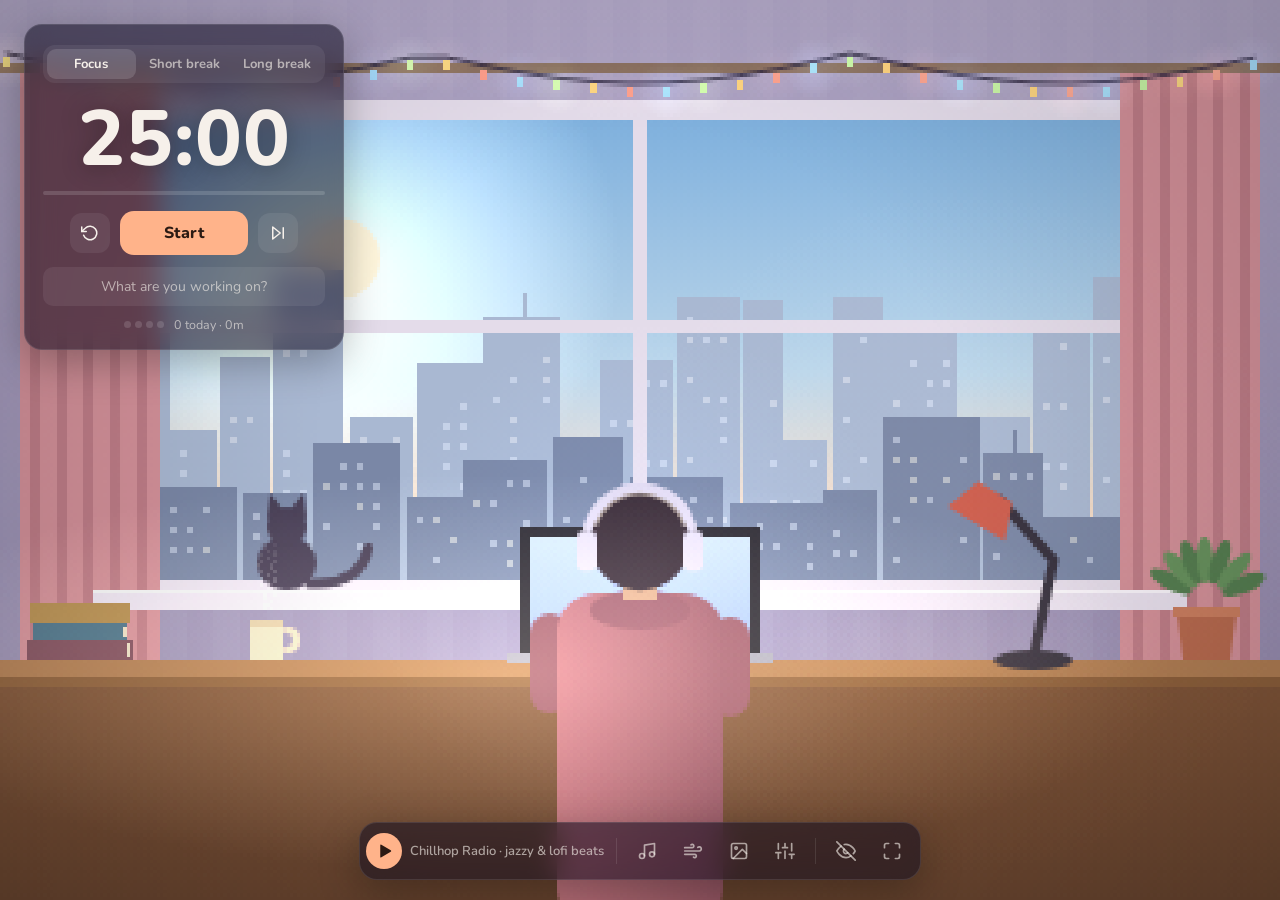
==== index.html @ 6e8abaea "Add timer adjust, movable timer, lighting phases and temperature - Timer: -/+ buttons beside the clo" ====
<!doctype html>
<html lang="en">
<head>
  <meta charset="utf-8">
  <meta name="viewport" content="width=device-width, initial-scale=1">
  <title>Lofi Focus</title>
  <meta name="description" content="A cozy pomodoro timer with lofi music, ambient sounds and animated scenes. No login.">
  <link rel="icon" href="data:image/svg+xml,<svg xmlns='http://www.w3.org/2000/svg' viewBox='0 0 100 100'><text y='.9em' font-size='90'>🍅</text></svg>">
  <link rel="preconnect" href="https://fonts.googleapis.com">
  <link rel="preconnect" href="https://fonts.gstatic.com" crossorigin>
  <link rel="stylesheet" href="https://fonts.googleapis.com/css2?family=Nunito:wght@400;600;700;800&display=swap">
  <link rel="stylesheet" href="css/style.css">
</head>
<body data-mode="focus">
  <canvas id="scene" aria-hidden="true"></canvas>

  <div id="ui">
    <!-- Timer -->
    <section class="timer card" aria-label="Pomodoro timer">
      <div class="grip" id="grip" title="Drag to move · double-click to reset"></div>
      <div class="modes" role="tablist">
        <button data-mode="focus" role="tab">Focus</button>
        <button data-mode="short" role="tab">Short break</button>
        <button data-mode="long" role="tab">Long break</button>
      </div>
      <div class="time-row">
        <button class="adj" id="minusBtn" aria-label="1 minute less">−</button>
        <div class="time" id="time" aria-live="off">25:00</div>
        <button class="adj" id="plusBtn" aria-label="1 minute more">+</button>
      </div>
      <div class="weather" id="weather" hidden><span id="weatherIcon"></span><span id="weatherTemp"></span></div>
      <div class="progress"><div id="progressBar"></div></div>
      <div class="controls">
        <button id="resetBtn" class="icon" title="Reset (R)" aria-label="Reset">
          <svg viewBox="0 0 24 24"><path d="M1 4v6h6"/><path d="M3.51 15a9 9 0 1 0 2.13-9.36L1 10"/></svg>
        </button>
        <button id="startBtn" class="primary">Start</button>
        <button id="skipBtn" class="icon" title="Skip (S)" aria-label="Skip to next">
          <svg viewBox="0 0 24 24"><polygon points="5 4 15 12 5 20 5 4"/><line x1="19" y1="5" x2="19" y2="19"/></svg>
        </button>
      </div>
      <input id="task" type="text" placeholder="What are you working on?" maxlength="80" autocomplete="off">
      <div class="stats"><span id="dots" class="dots"></span><span id="statsText"></span></div>
    </section>

    <button class="zen-exit icon" id="zenExit" title="Show interface (Z)" aria-label="Show interface">
      <svg viewBox="0 0 24 24"><path d="M1 12s4-8 11-8 11 8 11 8-4 8-11 8-11-8-11-8z"/><circle cx="12" cy="12" r="3"/></svg>
    </button>

    <!-- Dock -->
    <nav class="dock card" aria-label="Controls">
      <div class="now-playing">
        <button id="npPlay" class="icon round" title="Play / pause music (M)" aria-label="Play music"></button>
        <button class="np-text" id="npTitle" data-panel="music">Pick a station</button>
      </div>
      <span class="sep"></span>
      <button class="dock-btn" data-panel="music" title="Music" aria-label="Music">
        <svg viewBox="0 0 24 24"><path d="M9 18V5l12-2v13"/><circle cx="6" cy="18" r="3"/><circle cx="18" cy="16" r="3"/></svg>
      </button>
      <button class="dock-btn" data-panel="sounds" title="Ambient sounds" aria-label="Ambient sounds">
        <svg viewBox="0 0 24 24"><path d="M9.59 4.59A2 2 0 1 1 11 8H2m10.59 11.41A2 2 0 1 0 14 16H2m15.73-8.27A2.5 2.5 0 1 1 19.5 12H2"/></svg>
        <span class="badge" id="soundBadge"></span>
      </button>
      <button class="dock-btn" data-panel="scenes" title="Scenes" aria-label="Scenes">
        <svg viewBox="0 0 24 24"><rect x="3" y="3" width="18" height="18" rx="2"/><circle cx="8.5" cy="8.5" r="1.5"/><path d="M21 15l-5-5L5 21"/></svg>
      </button>
      <button class="dock-btn" data-panel="settings" title="Settings" aria-label="Settings">
        <svg viewBox="0 0 24 24"><path d="M4 21v-7M4 10V3M12 21v-9M12 8V3M20 21v-5M20 12V3M1 14h6M9 8h6M17 16h6"/></svg>
      </button>
      <span class="sep"></span>
      <button class="dock-btn" id="zenBtn" title="Zen mode (Z)" aria-label="Zen mode">
        <svg viewBox="0 0 24 24"><path d="M17.94 17.94A10.07 10.07 0 0 1 12 20c-7 0-11-8-11-8a18.45 18.45 0 0 1 5.06-5.94M9.9 4.24A9.12 9.12 0 0 1 12 4c7 0 11 8 11 8a18.5 18.5 0 0 1-2.16 3.19m-6.72-1.07a3 3 0 1 1-4.24-4.24"/><path d="M1 1l22 22"/></svg>
      </button>
      <button class="dock-btn" id="fsBtn" title="Fullscreen (F)" aria-label="Fullscreen">
        <svg viewBox="0 0 24 24"><path d="M8 3H5a2 2 0 0 0-2 2v3m18 0V5a2 2 0 0 0-2-2h-3m0 18h3a2 2 0 0 0 2-2v-3M3 16v3a2 2 0 0 0 2 2h3"/></svg>
      </button>
    </nav>

    <!-- Music -->
    <section class="panel card" id="panel-music" aria-label="Music">
      <header><h2>Music</h2><button class="close icon" aria-label="Close"><svg viewBox="0 0 24 24"><path d="M18 6L6 18M6 6l12 12"/></svg></button></header>
      <div class="player">
        <div class="yt-box" id="ytBox"><div id="ytPlayer"></div></div>
        <div class="radio-art" id="radioArt">
          <div class="eq"><i></i><i></i><i></i><i></i><i></i></div>
          <span id="radioName">Radio</span>
        </div>
      </div>
      <div class="transport">
        <button id="prevSt" class="icon" aria-label="Previous station"><svg viewBox="0 0 24 24"><polygon points="19 20 9 12 19 4 19 20"/><line x1="5" y1="19" x2="5" y2="5"/></svg></button>
        <button id="playSt" class="icon round big" aria-label="Play"></button>
        <button id="nextSt" class="icon" aria-label="Next station"><svg viewBox="0 0 24 24"><polygon points="5 4 15 12 5 20 5 4"/><line x1="19" y1="5" x2="19" y2="19"/></svg></button>
        <label class="vol" title="Music volume">
          <svg viewBox="0 0 24 24"><polygon points="11 5 6 9 2 9 2 15 6 15 11 19 11 5"/><path d="M15.54 8.46a5 5 0 0 1 0 7.07"/></svg>
          <input type="range" id="musicVol" min="0" max="100" aria-label="Music volume">
        </label>
      </div>
      <ul class="stations" id="stationList"></ul>
      <form class="add-station" id="addStation">
        <input id="stUrl" type="text" placeholder="Paste a YouTube link or stream URL" required>
        <div class="row">
          <input id="stName" type="text" placeholder="Name (optional)">
          <button type="submit" class="pill">Add</button>
        </div>
      </form>
      <p class="hint">Works with YouTube videos, live streams and playlists, or any direct radio stream (.mp3 / .aac). <button class="link" id="restoreStations">Restore default stations</button></p>
    </section>

    <!-- Ambient sounds -->
    <section class="panel card" id="panel-sounds" aria-label="Ambient sounds">
      <header><h2>Ambient sounds</h2><button class="close icon" aria-label="Close"><svg viewBox="0 0 24 24"><path d="M18 6L6 18M6 6l12 12"/></svg></button></header>
      <div class="presets" id="presets"></div>
      <div class="sound-list" id="soundList"></div>
      <label class="sound-row master">
        <span class="s-icon">🔊</span><span class="s-name">Ambient volume</span>
        <input type="range" id="ambientMaster" min="0" max="100" aria-label="Ambient master volume">
      </label>
    </section>

    <!-- Scenes -->
    <section class="panel card" id="panel-scenes" aria-label="Scenes">
      <header><h2>Scenes</h2><button class="close icon" aria-label="Close"><svg viewBox="0 0 24 24"><path d="M18 6L6 18M6 6l12 12"/></svg></button></header>
      <h3>Lighting</h3>
      <div class="seg" id="lightingSeg" role="radiogroup" aria-label="Lighting">
        <button data-tod="auto" role="radio" title="Follows your clock">Auto</button>
        <button data-tod="morning" role="radio">Morning</button>
        <button data-tod="afternoon" role="radio">Afternoon</button>
        <button data-tod="evening" role="radio">Evening</button>
        <button data-tod="night" role="radio">Night</button>
      </div>
      <h3>Scene</h3>
      <div class="scene-grid" id="sceneGrid"></div>
      <label class="check"><input type="checkbox" id="autoMix"> Switch ambient sounds to match the scene</label>
    </section>

    <!-- Settings -->
    <section class="panel card" id="panel-settings" aria-label="Settings">
      <header><h2>Settings</h2><button class="close icon" aria-label="Close"><svg viewBox="0 0 24 24"><path d="M18 6L6 18M6 6l12 12"/></svg></button></header>
      <h3>Timer <small>(minutes)</small></h3>
      <div class="grid3">
        <label>Focus<input type="number" id="setFocus" min="1" max="180"></label>
        <label>Short break<input type="number" id="setShort" min="1" max="60"></label>
        <label>Long break<input type="number" id="setLong" min="1" max="90"></label>
      </div>
      <label class="field">Long break after every <input type="number" id="setEvery" min="1" max="12"> focus sessions</label>
      <label class="check"><input type="checkbox" id="setAutoBreak"> Start breaks automatically</label>
      <label class="check"><input type="checkbox" id="setAutoFocus"> Start the next focus session automatically</label>
      <label class="field">Chime volume <input type="range" id="setChime" min="0" max="100"> <button type="button" class="pill small" id="testChime">Test</button></label>
      <label class="check"><input type="checkbox" id="setNotify"> Desktop notification when a session ends</label>
      <h3>Weather</h3>
      <label class="check"><input type="checkbox" id="setWeather"> Show local temperature under the clock</label>
      <div class="field">Units
        <div class="seg small" id="unitSeg" role="radiogroup" aria-label="Temperature units">
          <button data-unit="f" role="radio">°F</button>
          <button data-unit="c" role="radio">°C</button>
          <button data-unit="both" role="radio">Both</button>
        </div>
      </div>
      <form class="city-row" id="cityForm">
        <input type="text" id="setCity" placeholder="City, e.g. Portland, OR" autocomplete="off">
        <button type="submit" class="pill small">Set</button>
        <button type="button" class="icon" id="useLocation" title="Use my current location" aria-label="Use my current location">
          <svg viewBox="0 0 24 24"><circle cx="12" cy="12" r="3"/><path d="M12 2v3M12 19v3M2 12h3M19 12h3"/><circle cx="12" cy="12" r="7"/></svg>
        </button>
      </form>
      <p class="hint" id="weatherPlace"></p>
      <h3>Display</h3>
      <label class="check"><input type="checkbox" id="setIdle"> Fade the interface when the mouse is idle</label>
      <label class="field">Animation
        <select id="setFps">
          <option value="15">15 fps · lightest</option>
          <option value="30">30 fps</option>
          <option value="60">60 fps · smoothest</option>
        </select>
      </label>
      <h3>Keyboard</h3>
      <dl class="keys">
        <dt>Space</dt><dd>Start / pause timer</dd>
        <dt>R</dt><dd>Reset timer</dd>
        <dt>S</dt><dd>Skip to next session</dd>
        <dt>M</dt><dd>Play / pause music</dd>
        <dt>↑ ↓</dt><dd>Add / remove a minute (Shift: 5)</dd>
        <dt>N</dt><dd>Next scene</dd>
        <dt>L</dt><dd>Change lighting</dd>
        <dt>Z</dt><dd>Zen mode</dd>
        <dt>F</dt><dd>Fullscreen</dd>
      </dl>
      <p class="hint">Everything is saved in this browser only. <button class="link" id="resetStats">Reset today’s count</button> · <button class="link" id="resetPos">Reset timer position</button></p>
    </section>

    <div class="toast" id="toast" role="status"></div>
  </div>

  <script src="js/core.js"></script>
  <script src="js/ambient.js"></script>
  <script src="js/timer.js"></script>
  <script src="js/music.js"></script>
  <script src="js/weather.js"></script>
  <script src="js/scenes.js"></script>
  <script src="js/app.js"></script>
</body>
</html>
---- css/style.css ----
:root {
  --glass: rgba(20, 17, 36, 0.58);
  --glass-2: rgba(255, 255, 255, 0.07);
  --glass-3: rgba(255, 255, 255, 0.14);
  --line: rgba(255, 255, 255, 0.1);
  --text: #f6f0ea;
  --muted: rgba(246, 240, 234, 0.62);
  --accent: #ffb38a;
  --accent-ink: #2b1a13;
  --break: #93d6c4;
  --radius: 18px;
  --ease: cubic-bezier(.2, .8, .2, 1);
  font-family: 'Nunito', ui-rounded, system-ui, -apple-system, 'Segoe UI', sans-serif;
  color-scheme: dark;
}
body[data-mode='short'], body[data-mode='long'] { --accent: var(--break); --accent-ink: #11302a; }

* { box-sizing: border-box; }
html, body { margin: 0; height: 100%; overflow: hidden; background: #0d0c18; color: var(--text); }
button, input, select { font: inherit; color: inherit; }
button { background: none; border: 0; cursor: pointer; padding: 0; }
button:focus-visible, input:focus-visible, select:focus-visible { outline: 2px solid var(--accent); outline-offset: 2px; }
svg { width: 18px; height: 18px; fill: none; stroke: currentColor; stroke-width: 2; stroke-linecap: round; stroke-linejoin: round; }
svg.fill { fill: currentColor; stroke: none; }

#scene {
  position: fixed; inset: 0; width: 100vw; height: 100vh;
  object-fit: cover;
  image-rendering: pixelated;
}

#ui { position: fixed; inset: 0; pointer-events: none; }
#ui > * { pointer-events: auto; }

.card {
  background: var(--glass);
  -webkit-backdrop-filter: blur(14px) saturate(1.2);
  backdrop-filter: blur(14px) saturate(1.2);
  border: 1px solid var(--line);
  border-radius: var(--radius);
  box-shadow: 0 12px 40px rgba(0, 0, 0, 0.28);
}

.icon {
  width: 40px; height: 40px; flex: none;
  display: grid; place-items: center;
  border-radius: 12px; background: var(--glass-2);
  transition: background .15s;
}
.icon:hover { background: var(--glass-3); }
.icon.round { border-radius: 50%; }
.icon.big { width: 48px; height: 48px; background: var(--accent); color: var(--accent-ink); }
.icon.big:hover { filter: brightness(1.07); background: var(--accent); }

/* ---------- Timer ---------- */
.timer {
  position: absolute; top: 24px; left: 24px; width: 320px;
  padding: 16px 18px;
  transition: opacity .8s var(--ease), box-shadow .2s;
  cursor: grab;
  touch-action: none;
}
.timer.moved { left: var(--x); top: var(--y); }
.timer.dragging { cursor: grabbing; user-select: none; box-shadow: 0 20px 60px rgba(0, 0, 0, 0.4); }
.timer button, .timer input { cursor: pointer; }
.timer input[type='text'] { cursor: text; }
.grip {
  width: 38px; height: 4px; border-radius: 2px; margin: -8px auto 8px;
  background: var(--glass-3); opacity: 0; transition: opacity .2s;
}
.timer:hover .grip, .timer.dragging .grip { opacity: 1; }
.modes { display: flex; gap: 4px; background: var(--glass-2); border-radius: 12px; padding: 4px; }
.modes button { flex: 1; padding: 6px 2px; border-radius: 9px; font-size: 13px; font-weight: 700; color: var(--muted); transition: background .15s, color .15s; }
.modes button:hover { color: var(--text); }
.modes button.active { background: var(--glass-3); color: var(--text); }
.time-row { display: flex; align-items: center; justify-content: center; gap: 4px; margin: 18px 0 4px; }
.time {
  font-size: 78px; font-weight: 800; line-height: 1; text-align: center;
  font-variant-numeric: tabular-nums; letter-spacing: 1px;
  text-shadow: 0 2px 24px rgba(0, 0, 0, 0.3);
}
.adj {
  width: 30px; height: 30px; flex: none; border-radius: 50%;
  display: grid; place-items: center;
  font-size: 22px; font-weight: 700; line-height: 1; color: var(--muted);
  background: var(--glass-2); opacity: 0; transition: opacity .2s, background .15s, color .15s;
  user-select: none; -webkit-user-select: none;
}
.timer:hover .adj, .adj:focus-visible { opacity: 1; }
.adj:hover { background: var(--glass-3); color: var(--text); }
.adj:disabled { opacity: 0 !important; pointer-events: none; }
@media (hover: none) { .adj { opacity: .8; } }
.weather {
  display: flex; align-items: center; justify-content: center; gap: 6px;
  font-size: 15px; font-weight: 700; color: var(--muted); font-variant-numeric: tabular-nums;
}
.weather[hidden] { display: none; }
.progress { margin-top: 12px; }
.progress { height: 4px; border-radius: 4px; background: var(--glass-3); overflow: hidden; }
.progress > div { height: 100%; width: 0; background: var(--accent); border-radius: 4px; transition: width .3s linear, background .3s; }
.controls { display: flex; gap: 10px; justify-content: center; align-items: center; margin: 16px 0 12px; }
.primary {
  min-width: 128px; padding: 11px 26px; border-radius: 14px;
  background: var(--accent); color: var(--accent-ink);
  font-weight: 800; font-size: 16px; letter-spacing: .4px;
  transition: filter .15s, transform .1s, background .3s;
}
.primary:hover { filter: brightness(1.07); }
.primary:active { transform: scale(.97); }
#task {
  width: 100%; padding: 9px 12px;
  background: var(--glass-2); border: 1px solid transparent; border-radius: 10px;
  font-size: 14px; outline: none; text-align: center;
}
#task:focus { border-color: var(--line); }
#task::placeholder { color: var(--muted); }
.stats { display: flex; align-items: center; justify-content: center; gap: 10px; margin-top: 10px; font-size: 12.5px; color: var(--muted); }
.dots { display: inline-flex; gap: 4px; }
.dots i { width: 7px; height: 7px; border-radius: 50%; background: var(--glass-3); }
.dots i.on { background: var(--accent); }

/* ---------- Dock ---------- */
.dock {
  position: absolute; bottom: 20px; left: 50%; transform: translateX(-50%);
  display: flex; align-items: center; gap: 2px; padding: 6px;
  transition: opacity .8s var(--ease);
  max-width: calc(100vw - 24px);
}
.dock-btn {
  position: relative; width: 44px; height: 44px; flex: none;
  display: grid; place-items: center; border-radius: 13px;
  color: var(--muted); transition: background .15s, color .15s;
}
.dock-btn svg { width: 20px; height: 20px; }
.dock-btn:hover, .dock-btn.active { background: var(--glass-3); color: var(--text); }
.badge {
  position: absolute; top: 6px; right: 6px; min-width: 15px; height: 15px; padding: 0 4px;
  border-radius: 8px; background: var(--accent); color: var(--accent-ink);
  font-size: 10px; font-weight: 800; line-height: 15px; text-align: center;
}
.badge:empty { display: none; }
.sep { width: 1px; height: 26px; background: var(--line); margin: 0 6px; flex: none; }
.now-playing { display: flex; align-items: center; gap: 8px; min-width: 0; }
.now-playing .icon { width: 36px; height: 36px; background: var(--accent); color: var(--accent-ink); }
.np-text {
  max-width: 220px; overflow: hidden; white-space: nowrap; text-overflow: ellipsis;
  font-size: 13px; font-weight: 600; color: var(--muted); text-align: left; padding: 4px 4px 4px 0;
}
.np-text:hover { color: var(--text); }

/* ---------- Panels ---------- */
.panel {
  position: absolute; bottom: 88px; left: 50%;
  width: min(390px, calc(100vw - 24px)); max-height: calc(100vh - 124px); overflow-y: auto;
  padding: 14px 18px 18px;
  opacity: 0; visibility: hidden; transform: translate(-50%, 10px);
  transition: opacity .2s var(--ease), transform .2s var(--ease), visibility 0s .2s;
  scrollbar-width: thin; scrollbar-color: var(--glass-3) transparent;
}
.panel.open { opacity: 1; visibility: visible; transform: translate(-50%, 0); transition: opacity .2s var(--ease), transform .2s var(--ease); }
.panel header { display: flex; align-items: center; justify-content: space-between; margin-bottom: 10px; }
.panel h2 { font-size: 17px; margin: 0; font-weight: 800; }
.panel h3 { font-size: 12px; text-transform: uppercase; letter-spacing: 1.2px; color: var(--muted); margin: 18px 0 8px; font-weight: 800; }
.panel h3 small { text-transform: none; letter-spacing: 0; font-weight: 600; }
.close { width: 32px; height: 32px; background: transparent; }
.hint { font-size: 12.5px; color: var(--muted); margin: 12px 0 0; line-height: 1.5; }
.link { text-decoration: underline; color: var(--text); font-size: inherit; }

input[type='range'] { accent-color: var(--accent); width: 100%; min-width: 0; cursor: pointer; }
input[type='text'], input[type='number'], select {
  background: var(--glass-2); border: 1px solid var(--line); border-radius: 10px;
  padding: 8px 10px; font-size: 14px; outline: none; min-width: 0;
}
select option { background: #1f1b33; }
.pill { padding: 8px 16px; border-radius: 10px; background: var(--accent); color: var(--accent-ink); font-weight: 800; font-size: 14px; flex: none; }
.pill.small { padding: 4px 10px; font-size: 12px; }

/* music */
.player { position: relative; aspect-ratio: 16 / 9; border-radius: 12px; overflow: hidden; background: rgba(0, 0, 0, 0.35); }
.yt-box, .radio-art { position: absolute; inset: 0; }
.yt-box iframe { width: 100%; height: 100%; border: 0; display: block; }
.radio-art { display: none; flex-direction: column; align-items: center; justify-content: center; gap: 14px; font-weight: 700; color: var(--muted); padding: 0 16px; text-align: center; }
.player.radio .radio-art { display: flex; }
.player.radio .yt-box { visibility: hidden; }
.player.empty .yt-box { visibility: hidden; }
.player.empty .radio-art { display: flex; }
.eq { display: flex; gap: 4px; align-items: flex-end; height: 34px; }
.eq i { width: 6px; height: 8px; border-radius: 3px; background: var(--accent); }
.player.live .eq i { animation: eq 1s ease-in-out infinite alternate; }
.eq i:nth-child(2) { animation-delay: -.3s !important; }
.eq i:nth-child(3) { animation-delay: -.6s !important; }
.eq i:nth-child(4) { animation-delay: -.15s !important; }
.eq i:nth-child(5) { animation-delay: -.45s !important; }
@keyframes eq { from { height: 6px; } to { height: 34px; } }

.transport { display: flex; align-items: center; gap: 8px; margin: 12px 0 6px; }
.vol { display: flex; align-items: center; gap: 8px; flex: 1; margin-left: 8px; color: var(--muted); }
.stations { list-style: none; margin: 8px 0 0; padding: 0; display: flex; flex-direction: column; gap: 2px; }
.stations li { display: flex; align-items: center; border-radius: 10px; }
.stations li:hover { background: var(--glass-2); }
.stations li.active { background: var(--glass-3); }
.stations .st-play { flex: 1; min-width: 0; display: flex; align-items: center; gap: 10px; padding: 8px 10px; text-align: left; font-size: 14px; }
.stations .st-play span { overflow: hidden; white-space: nowrap; text-overflow: ellipsis; }
.stations .kind { flex: none; font-size: 10px; font-weight: 800; letter-spacing: .6px; padding: 2px 6px; border-radius: 6px; background: var(--glass-2); color: var(--muted); }
.stations li.active .kind { background: var(--accent); color: var(--accent-ink); }
.stations .st-del { width: 30px; height: 30px; opacity: 0; color: var(--muted); display: grid; place-items: center; border-radius: 8px; }
.stations li:hover .st-del, .stations .st-del:focus-visible { opacity: 1; }
.stations .st-del:hover { color: var(--text); background: var(--glass-2); }
.stations .st-del svg { width: 14px; height: 14px; }
.add-station { display: flex; flex-direction: column; gap: 6px; margin-top: 12px; }
.add-station .row { display: flex; gap: 6px; }
.add-station .row input { flex: 1; }

/* sounds */
.presets { display: flex; flex-wrap: wrap; gap: 6px; margin-bottom: 10px; }
.presets button { padding: 6px 11px; border-radius: 999px; background: var(--glass-2); font-size: 12.5px; font-weight: 700; border: 1px solid var(--line); }
.presets button:hover { background: var(--glass-3); }
.sound-list { display: flex; flex-direction: column; gap: 2px; }
.sound-row { display: grid; grid-template-columns: 26px 110px 1fr; align-items: center; gap: 8px; padding: 6px 8px; border-radius: 10px; }
.sound-row .s-icon { font-size: 17px; text-align: center; filter: grayscale(1) opacity(.6); transition: filter .2s; }
.sound-row .s-name { font-size: 14px; font-weight: 600; color: var(--muted); transition: color .2s; }
.sound-row.on .s-icon { filter: none; }
.sound-row.on .s-name { color: var(--text); }
.sound-row.master { margin-top: 8px; border-top: 1px solid var(--line); border-radius: 0; padding-top: 12px; }
.sound-row.master .s-icon { filter: none; }

/* scenes */
.scene-grid { display: grid; grid-template-columns: 1fr 1fr; gap: 10px; }
.scene-card { display: flex; flex-direction: column; gap: 6px; text-align: left; font-size: 13px; font-weight: 700; color: var(--muted); }
.scene-card canvas { width: 100%; aspect-ratio: 16 / 9; border-radius: 10px; image-rendering: pixelated; border: 2px solid transparent; transition: border-color .15s, transform .15s; }
.scene-card:hover canvas { transform: translateY(-2px); }
.scene-card.active { color: var(--text); }
.scene-card.active canvas { border-color: var(--accent); }

/* segmented controls */
.seg { display: flex; gap: 3px; padding: 3px; border-radius: 11px; background: var(--glass-2); }
.seg button { flex: 1; padding: 7px 4px; border-radius: 8px; font-size: 12.5px; font-weight: 700; color: var(--muted); white-space: nowrap; }
.seg button:hover { color: var(--text); }
.seg button.active { background: var(--accent); color: var(--accent-ink); }
.seg.small { flex: 0 0 auto; }
.seg.small button { padding: 4px 12px; }
#panel-scenes h3:first-of-type { margin-top: 4px; }

/* settings */
.city-row { display: flex; gap: 6px; align-items: center; margin: 6px 0 0; }
.city-row input { flex: 1; }
.city-row .icon { width: 36px; height: 36px; }
.grid3 { display: grid; grid-template-columns: repeat(3, 1fr); gap: 8px; }
.grid3 label { display: flex; flex-direction: column; gap: 4px; font-size: 12.5px; color: var(--muted); font-weight: 700; }
.field { display: flex; align-items: center; gap: 8px; font-size: 14px; margin: 10px 0; }
.field input[type='number'] { width: 60px; }
.field input[type='range'] { flex: 1; }
.check { display: flex; align-items: center; gap: 10px; font-size: 14px; margin: 10px 0; cursor: pointer; }
.check input { width: 17px; height: 17px; accent-color: var(--accent); margin: 0; flex: none; }
.keys { display: grid; grid-template-columns: auto 1fr; gap: 6px 12px; margin: 0; font-size: 13.5px; }
.keys dt { font-weight: 800; font-size: 12px; padding: 1px 7px; border-radius: 6px; background: var(--glass-3); justify-self: start; }
.keys dd { margin: 0; color: var(--muted); }

/* toast */
.toast {
  position: absolute; left: 50%; bottom: 92px; transform: translate(-50%, 8px);
  max-width: min(440px, calc(100vw - 32px)); padding: 10px 16px; border-radius: 12px;
  background: rgba(20, 17, 36, 0.9); border: 1px solid var(--line);
  font-size: 14px; text-align: center;
  opacity: 0; pointer-events: none; transition: opacity .25s, transform .25s;
}
.toast.show { opacity: 1; transform: translate(-50%, 0); }

/* ---------- Idle + zen ---------- */
body.idle { cursor: none; }
body.idle .dock { opacity: 0; pointer-events: none; }
body.idle .timer { opacity: .4; }

.zen-exit { position: absolute; top: 16px; right: 16px; display: none; background: var(--glass); }
body.zen .zen-exit { display: grid; transition: opacity .8s; }
body.zen.idle .zen-exit { opacity: 0; }
body.zen .dock, body.zen .panel { display: none; }
body.zen .timer {
  left: 50%; top: 24px; transform: translateX(-50%); width: auto;
  padding: 10px 26px; background: rgba(20, 17, 36, 0.3); cursor: default;
}
body.zen .timer > :not(.time-row):not(.weather) { display: none; }
body.zen .adj { display: none; }
body.zen .time-row { margin: 0; }
body.zen .time { font-size: 44px; }
body.zen .weather { font-size: 13px; margin-top: 2px; }
body.zen.idle .timer { opacity: .55; }

/* ---------- Small screens ---------- */
@media (max-width: 640px) {
  .timer { top: 12px; left: 12px; right: 12px; width: auto; padding: 12px 14px; cursor: default; }
  .timer.moved { left: 12px; top: 12px; }
  .grip { display: none; }
  .time { font-size: 58px; }
  .time-row { margin: 12px 0 4px; }
  .dock { bottom: 12px; overflow-x: auto; }
  .np-text { display: none; }
  .panel { bottom: 76px; max-height: calc(100vh - 290px); }
  .sound-row { grid-template-columns: 24px 92px 1fr; }
}

@media (prefers-reduced-motion: reduce) {
  .panel, .toast, .timer, .dock { transition: none; }
}
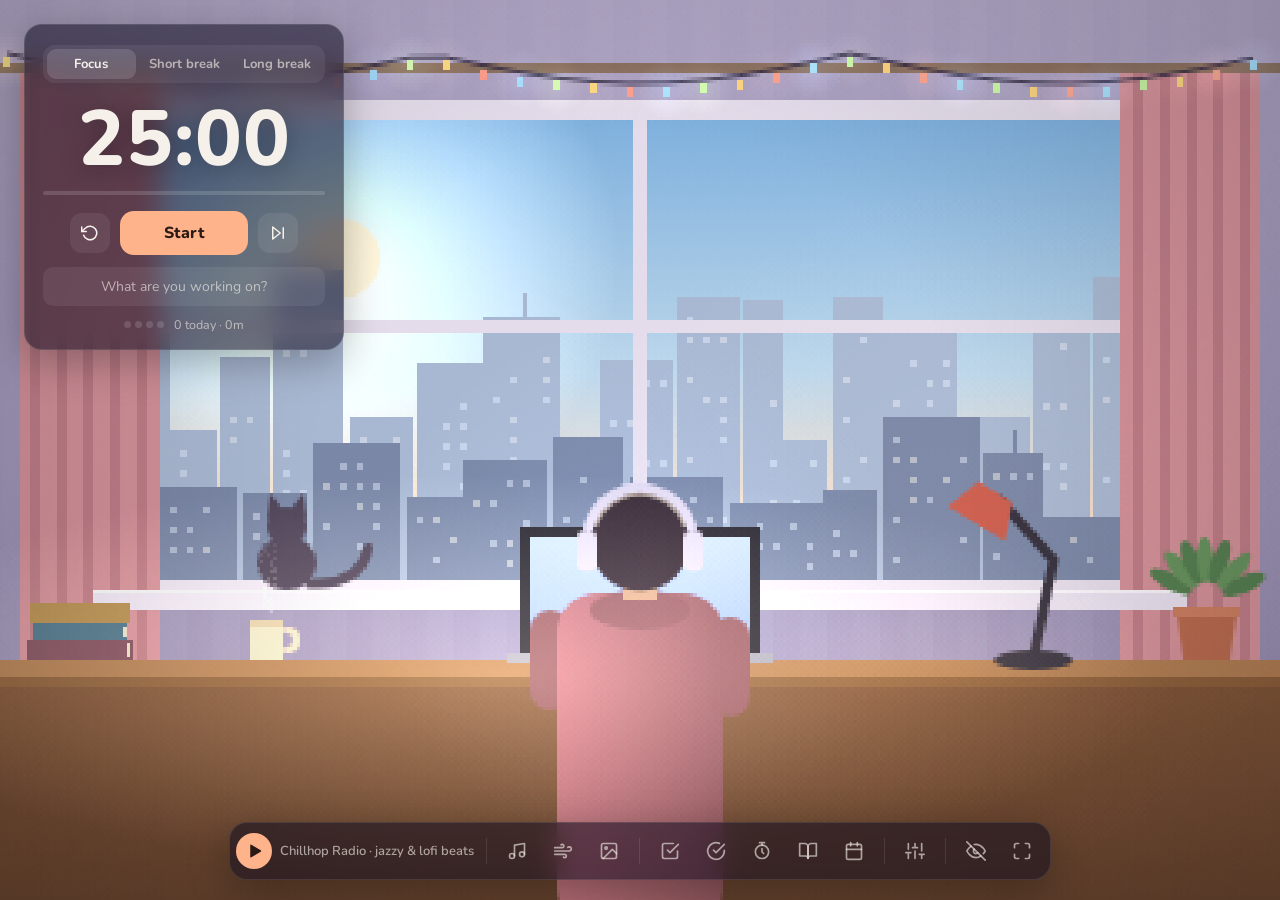
==== commit aaab192d: "Add habits, to-dos, journal, calendar, timers and scene customization - To-do lists: multiple named " ====
--- a/index.html
+++ b/index.html
@@ -64,6 +64,25 @@
       <button class="dock-btn" data-panel="scenes" title="Scenes" aria-label="Scenes">
         <svg viewBox="0 0 24 24"><rect x="3" y="3" width="18" height="18" rx="2"/><circle cx="8.5" cy="8.5" r="1.5"/><path d="M21 15l-5-5L5 21"/></svg>
       </button>
+      <span class="sep"></span>
+      <button class="dock-btn" data-panel="todos" title="To-do lists" aria-label="To-do lists">
+        <svg viewBox="0 0 24 24"><path d="M9 11l3 3L22 4"/><path d="M21 12v7a2 2 0 0 1-2 2H5a2 2 0 0 1-2-2V5a2 2 0 0 1 2-2h11"/></svg>
+        <span class="badge" id="todoBadge"></span>
+      </button>
+      <button class="dock-btn" data-panel="habits" title="Habits" aria-label="Habits">
+        <svg viewBox="0 0 24 24"><path d="M22 11.08V12a10 10 0 1 1-5.93-9.14"/><path d="M22 4L12 14.01l-3-3"/></svg>
+      </button>
+      <button class="dock-btn" data-panel="clocks" title="Stopwatch &amp; countdowns" aria-label="Stopwatch and countdowns">
+        <svg viewBox="0 0 24 24"><circle cx="12" cy="13" r="8"/><path d="M12 9v4l2 2M9 2h6M12 2v3"/></svg>
+        <span class="badge" id="clockBadge"></span>
+      </button>
+      <button class="dock-btn" data-panel="journal" title="Journal" aria-label="Journal">
+        <svg viewBox="0 0 24 24"><path d="M2 3h6a4 4 0 0 1 4 4v14a3 3 0 0 0-3-3H2z"/><path d="M22 3h-6a4 4 0 0 0-4 4v14a3 3 0 0 1 3-3h7z"/></svg>
+      </button>
+      <button class="dock-btn" data-panel="calendar" title="Calendar" aria-label="Calendar">
+        <svg viewBox="0 0 24 24"><rect x="3" y="4" width="18" height="18" rx="2"/><path d="M16 2v4M8 2v4M3 10h18"/></svg>
+      </button>
+      <span class="sep"></span>
       <button class="dock-btn" data-panel="settings" title="Settings" aria-label="Settings">
         <svg viewBox="0 0 24 24"><path d="M4 21v-7M4 10V3M12 21v-9M12 8V3M20 21v-5M20 12V3M1 14h6M9 8h6M17 16h6"/></svg>
       </button>
@@ -131,6 +150,34 @@
       <h3>Scene</h3>
       <div class="scene-grid" id="sceneGrid"></div>
       <label class="check"><input type="checkbox" id="autoMix"> Switch ambient sounds to match the scene</label>
+      <h3>Customize</h3>
+      <div id="lookControls" class="look"></div>
+    </section>
+
+    <!-- Productivity -->
+    <section class="panel card" id="panel-todos" aria-label="To-do lists">
+      <header><h2>To-do lists</h2><button class="close icon" aria-label="Close"><svg viewBox="0 0 24 24"><path d="M18 6L6 18M6 6l12 12"/></svg></button></header>
+      <div class="panel-body" id="todosBody"></div>
+    </section>
+
+    <section class="panel card mid" id="panel-habits" aria-label="Habits">
+      <header><h2>Habits</h2><button class="close icon" aria-label="Close"><svg viewBox="0 0 24 24"><path d="M18 6L6 18M6 6l12 12"/></svg></button></header>
+      <div class="panel-body" id="habitsBody"></div>
+    </section>
+
+    <section class="panel card" id="panel-clocks" aria-label="Stopwatch &amp; countdowns">
+      <header><h2>Stopwatch &amp; countdowns</h2><button class="close icon" aria-label="Close"><svg viewBox="0 0 24 24"><path d="M18 6L6 18M6 6l12 12"/></svg></button></header>
+      <div class="panel-body" id="clocksBody"></div>
+    </section>
+
+    <section class="panel card wide" id="panel-journal" aria-label="Journal">
+      <header><h2>Journal</h2><button class="close icon" aria-label="Close"><svg viewBox="0 0 24 24"><path d="M18 6L6 18M6 6l12 12"/></svg></button></header>
+      <div class="panel-body" id="journalBody"></div>
+    </section>
+
+    <section class="panel card wide" id="panel-calendar" aria-label="Calendar">
+      <header><h2>Calendar</h2><button class="close icon" aria-label="Close"><svg viewBox="0 0 24 24"><path d="M18 6L6 18M6 6l12 12"/></svg></button></header>
+      <div class="panel-body" id="calendarBody"></div>
     </section>
 
     <!-- Settings -->
@@ -173,6 +220,29 @@
           <option value="60">60 fps · smoothest</option>
         </select>
       </label>
+      <label class="field">Week starts on
+        <select id="setWeekStart">
+          <option value="0">Sunday</option>
+          <option value="1">Monday</option>
+        </select>
+      </label>
+      <h3>Your data</h3>
+      <p class="hint">Habits, to-dos, journal and settings live in this browser. Keep a copy somewhere safe.</p>
+      <div class="btn-row">
+        <button type="button" class="pill small" id="downloadBackup">Download backup</button>
+        <label class="pill small ghost file-btn">Import backup<input type="file" id="importBackup" accept="application/json,.json" hidden></label>
+      </div>
+      <h4>Google Drive</h4>
+      <div class="btn-row">
+        <button type="button" class="pill small" id="driveSave">Save to Drive</button>
+        <button type="button" class="pill small ghost" id="driveRestore">Restore from Drive</button>
+      </div>
+      <p class="hint drive-status"></p>
+      <details class="drive-setup">
+        <summary>Google Drive setup</summary>
+        <p class="hint">Drive needs a free OAuth Client ID from your own Google Cloud project (a one-time, ~5 minute setup — the README walks through it). The app can only see files it creates.</p>
+        <input type="text" id="setClientId" placeholder="xxxxxxxx.apps.googleusercontent.com" autocomplete="off" spellcheck="false" aria-label="Google OAuth Client ID">
+      </details>
       <h3>Keyboard</h3>
       <dl class="keys">
         <dt>Space</dt><dd>Start / pause timer</dd>
@@ -191,12 +261,19 @@
     <div class="toast" id="toast" role="status"></div>
   </div>
 
+  <script src="js/config.js"></script>
   <script src="js/core.js"></script>
   <script src="js/ambient.js"></script>
   <script src="js/timer.js"></script>
   <script src="js/music.js"></script>
   <script src="js/weather.js"></script>
   <script src="js/scenes.js"></script>
+  <script src="js/habits.js"></script>
+  <script src="js/todos.js"></script>
+  <script src="js/clocks.js"></script>
+  <script src="js/journal.js"></script>
+  <script src="js/backup.js"></script>
+  <script src="js/calendar.js"></script>
   <script src="js/app.js"></script>
 </body>
 </html>
--- a/css/style.css
+++ b/css/style.css
@@ -143,7 +143,7 @@
 .now-playing { display: flex; align-items: center; gap: 8px; min-width: 0; }
 .now-playing .icon { width: 36px; height: 36px; background: var(--accent); color: var(--accent-ink); }
 .np-text {
-  max-width: 220px; overflow: hidden; white-space: nowrap; text-overflow: ellipsis;
+  max-width: 200px; overflow: hidden; white-space: nowrap; text-overflow: ellipsis;
   font-size: 13px; font-weight: 600; color: var(--muted); text-align: left; padding: 4px 4px 4px 0;
 }
 .np-text:hover { color: var(--text); }
@@ -256,6 +256,194 @@
 .keys dt { font-weight: 800; font-size: 12px; padding: 1px 7px; border-radius: 6px; background: var(--glass-3); justify-self: start; }
 .keys dd { margin: 0; color: var(--muted); }
 
+/* ---------- shared bits for the productivity panels ---------- */
+.panel.mid { width: min(580px, calc(100vw - 24px)); }
+.panel.wide { width: min(820px, calc(100vw - 24px)); }
+.panel h4 { font-size: 12.5px; font-weight: 800; color: var(--muted); margin: 14px 0 6px; }
+.icon-btn {
+  width: 28px; height: 28px; flex: none; display: grid; place-items: center;
+  border-radius: 8px; color: var(--muted); transition: background .15s, color .15s;
+}
+.icon-btn:hover:not(:disabled) { background: var(--glass-3); color: var(--text); }
+.icon-btn:disabled { opacity: .3; cursor: default; }
+.icon-btn svg { width: 15px; height: 15px; }
+.icon-btn.del { opacity: 0; }
+li:hover > .icon-btn.del, .icon-btn.del:focus-visible, .cd-btns .icon-btn.del, .j-top .icon-btn.del { opacity: 1; }
+@media (hover: none) { .icon-btn.del { opacity: .7; } }
+.pill.ghost { background: var(--glass-2); color: var(--text); border: 1px solid var(--line); }
+.pill:disabled { opacity: .4; cursor: default; }
+.btn-row { display: flex; flex-wrap: wrap; gap: 6px; align-items: center; }
+.file-btn { cursor: pointer; display: inline-block; }
+.muted { color: var(--muted); }
+.add-row { display: flex; gap: 6px; margin: 10px 0 4px; }
+.add-row input { flex: 1; }
+input[type='search'], input[type='date'], textarea {
+  background: var(--glass-2); border: 1px solid var(--line); border-radius: 10px;
+  padding: 8px 10px; font: inherit; font-size: 14px; color: var(--text); outline: none; min-width: 0;
+}
+input[type='date'] { color-scheme: dark; }
+textarea:focus, input:focus { border-color: rgba(255, 255, 255, 0.22); }
+input[type='checkbox'] { accent-color: var(--accent); }
+.drag-handle {
+  width: 22px; height: 28px; flex: none; display: grid; place-items: center;
+  color: var(--muted); opacity: .45; cursor: grab; border-radius: 6px; touch-action: none;
+}
+.drag-handle svg { width: 14px; height: 14px; fill: currentColor; stroke: none; }
+li:hover > .drag-handle, .drag-handle:focus-visible { opacity: 1; }
+.dragging { position: relative; z-index: 2; background: var(--glass-3) !important; border-radius: 10px; box-shadow: 0 8px 24px rgba(0, 0, 0, .3); }
+[data-idx] { transition: transform .15s var(--ease); }
+[data-idx].dragging { transition: none; }
+.h-num { font-size: 12px; font-weight: 800; color: var(--muted); text-align: right; font-variant-numeric: tabular-nums; }
+.chip { padding: 5px 11px; border-radius: 999px; background: var(--glass-2); border: 1px solid var(--line); font-size: 12.5px; font-weight: 700; color: var(--muted); }
+.chip:hover { color: var(--text); }
+.chip.active { background: var(--accent); color: var(--accent-ink); border-color: transparent; }
+.chip.add { border-style: dashed; }
+input.plain, .h-name, .todo-text, .cd-label, .list-title, .j-title-in {
+  background: transparent; border: 1px solid transparent; border-radius: 8px; padding: 5px 7px; font-size: 14px; min-width: 0;
+}
+.h-name:hover, .todo-text:hover, .cd-label:hover, .list-title:hover { border-color: var(--line); }
+.h-name:focus, .todo-text:focus, .cd-label:focus, .list-title:focus { background: var(--glass-2); border-color: var(--line); }
+
+/* habits */
+.week-nav { display: flex; align-items: center; gap: 6px; margin-bottom: 8px; }
+.week-label { font-weight: 800; font-size: 14px; }
+.habit-head, .habit-row {
+  display: grid; align-items: center; gap: 2px;
+  grid-template-columns: 22px 22px minmax(90px, 1fr) repeat(7, 32px) 30px 28px;
+}
+.habit-head { font-size: 11px; font-weight: 800; color: var(--muted); padding: 0 0 4px; }
+.habit-head .h-name-head { padding-left: 7px; }
+.habit-head .h-day { display: flex; flex-direction: column; align-items: center; line-height: 1.15; }
+.habit-head .h-day small { font-size: 10px; font-weight: 600; }
+.habit-head .today { color: var(--accent); }
+.habit-list, .todo-list, .cd-list, .laps, .j-list, .cal-detail ul { list-style: none; margin: 0; padding: 0; }
+.habit-row { padding: 2px 0; border-radius: 10px; }
+.habit-row:hover { background: var(--glass-2); }
+.habit-row label.h-day { display: grid; place-items: center; height: 30px; border-radius: 8px; cursor: pointer; }
+.habit-row label.h-day.today { background: rgba(255, 179, 138, 0.12); }
+.habit-row label.h-day input { width: 18px; height: 18px; margin: 0; cursor: pointer; }
+.habit-row label.h-day input:disabled { opacity: .25; cursor: default; }
+.h-streak { text-align: center; font-size: 12.5px; font-weight: 800; color: var(--muted); font-variant-numeric: tabular-nums; }
+.h-streak.on { color: var(--accent); }
+
+/* to-dos */
+.list-tabs { display: flex; flex-wrap: wrap; gap: 6px; margin-bottom: 8px; }
+.list-head { display: flex; align-items: center; gap: 4px; }
+.list-title { flex: 1; font-size: 16px; font-weight: 800; }
+.todo-row { display: flex; align-items: center; gap: 4px; padding: 1px 0; border-radius: 10px; }
+.todo-row:hover { background: var(--glass-2); }
+.todo-row .h-num { width: 22px; flex: none; }
+.todo-row input[type='checkbox'] { width: 17px; height: 17px; margin: 0 4px; flex: none; cursor: pointer; }
+.todo-text { flex: 1; }
+.todo-row.done .todo-text { text-decoration: line-through; color: var(--muted); }
+.focus-btn { opacity: 0; }
+.todo-row:hover .focus-btn, .focus-btn:focus-visible { opacity: 1; }
+.todo-foot { display: flex; justify-content: space-between; align-items: center; margin-top: 8px; font-size: 12.5px; }
+.todo-foot .hint { margin: 0; }
+
+/* stopwatch + countdowns */
+.sw { display: flex; align-items: center; justify-content: space-between; gap: 12px; flex-wrap: wrap; }
+.sw-time { font-size: 38px; font-weight: 800; font-variant-numeric: tabular-nums; }
+.sw-btns { display: flex; gap: 6px; }
+.laps { max-height: 140px; overflow-y: auto; margin-top: 6px; }
+.laps li { display: grid; grid-template-columns: 1fr auto auto; gap: 14px; padding: 4px 6px; font-size: 13px; font-variant-numeric: tabular-nums; border-bottom: 1px solid var(--line); }
+.cd-add input:last-of-type { flex: 0 0 96px; }
+.cd-list { display: flex; flex-direction: column; gap: 6px; margin-top: 8px; }
+.cd-row { display: grid; grid-template-columns: 1fr auto; gap: 4px 8px; align-items: center; padding: 8px 10px; border-radius: 12px; background: var(--glass-2); }
+.cd-main { display: flex; align-items: center; gap: 8px; min-width: 0; }
+.cd-label { flex: 1; font-weight: 700; }
+.cd-time { font-size: 20px; font-weight: 800; font-variant-numeric: tabular-nums; }
+.cd-main { grid-column: 1; grid-row: 1; }
+.cd-bar { grid-column: 1; grid-row: 2; }
+.cd-btns { display: flex; gap: 2px; grid-column: 2; grid-row: 1 / span 2; }
+.cd-bar { height: 3px; border-radius: 3px; background: var(--glass-3); overflow: hidden; }
+.cd-bar > div { height: 100%; width: 0; background: var(--accent); }
+.cd-row.done { background: rgba(147, 214, 196, 0.16); }
+.cd-row.done .cd-time { color: var(--break); animation: pulse 1.2s ease-in-out 3; }
+@keyframes pulse { 50% { opacity: .35; } }
+
+/* journal */
+#journalBody { display: grid; grid-template-columns: 220px 1fr; grid-template-rows: 1fr auto; gap: 12px 16px; min-height: min(440px, calc(100vh - 220px)); }
+.j-side { display: flex; flex-direction: column; gap: 8px; min-height: 0; }
+.j-list { overflow-y: auto; flex: 1; max-height: calc(100vh - 330px); }
+.j-month { font-size: 11px; font-weight: 800; text-transform: uppercase; letter-spacing: 1px; color: var(--muted); padding: 10px 6px 4px; }
+.j-item { display: flex; flex-direction: column; width: 100%; text-align: left; padding: 7px 9px; border-radius: 10px; }
+.j-item:hover { background: var(--glass-2); }
+.j-item.active { background: var(--glass-3); }
+.j-date { font-size: 11.5px; color: var(--muted); font-weight: 700; }
+.j-title { font-size: 14px; font-weight: 600; overflow: hidden; white-space: nowrap; text-overflow: ellipsis; }
+.j-main { display: flex; flex-direction: column; min-width: 0; }
+.j-blank { flex: 1; display: flex; flex-direction: column; align-items: center; justify-content: center; gap: 10px; color: var(--muted); text-align: center; }
+.j-blank[hidden], .j-editor[hidden] { display: none; }
+.j-editor { flex: 1; display: flex; flex-direction: column; gap: 6px; }
+.j-top { display: flex; justify-content: space-between; align-items: center; }
+.j-title-in { font-size: 20px; font-weight: 800; padding: 4px 6px; }
+.j-body { flex: 1; min-height: 220px; resize: none; line-height: 1.6; font-size: 15px; background: rgba(0, 0, 0, 0.18); }
+.j-meta { margin: 0; text-align: right; }
+.j-backup { grid-column: 1 / -1; display: flex; align-items: center; gap: 8px; justify-content: flex-end; border-top: 1px solid var(--line); padding-top: 10px; }
+.j-backup .hint { margin: 0 auto 0 0; }
+
+/* calendar */
+#calendarBody { display: grid; grid-template-columns: minmax(0, 1.5fr) minmax(220px, 1fr); gap: 18px; }
+.cal-nav { display: flex; align-items: center; gap: 6px; margin-bottom: 8px; }
+.cal-title { font-weight: 800; font-size: 16px; min-width: 150px; text-align: center; }
+.cal-dow, .cal-grid { display: grid; grid-template-columns: repeat(7, 1fr); gap: 4px; }
+.cal-dow span { font-size: 11px; font-weight: 800; color: var(--muted); text-align: center; padding-bottom: 2px; }
+.cal-day {
+  aspect-ratio: 1 / .9; border-radius: 10px; background: var(--glass-2); border: 1px solid transparent;
+  display: flex; flex-direction: column; align-items: flex-start; padding: 4px 5px; gap: 2px; overflow: hidden;
+}
+.cal-day:hover { border-color: var(--line); }
+.cal-day .num { font-size: 12px; font-weight: 800; }
+.cal-day.other { opacity: .35; }
+.cal-day.future .num { color: var(--muted); }
+.cal-day.today .num { background: var(--accent); color: var(--accent-ink); border-radius: 6px; padding: 0 5px; }
+.cal-day.sel { border-color: var(--accent); background: var(--glass-3); }
+.marks { display: flex; flex-wrap: wrap; gap: 2px; }
+.marks i, .cal-legend i {
+  font-style: normal; font-size: 9.5px; font-weight: 800; line-height: 14px; min-width: 14px; height: 14px;
+  padding: 0 3px; border-radius: 7px; text-align: center; color: #1b1426;
+}
+.m-focus { background: #ff9e7d; }
+.m-habit { background: #9ad48a; }
+.m-habit.all { box-shadow: 0 0 0 1.5px #d8ffc8; }
+.m-task { background: #8ec5ff; }
+.m-journal { background: #c9a6ff; }
+.cal-legend { display: flex; flex-wrap: wrap; gap: 12px; margin-top: 10px; font-size: 12px; color: var(--muted); }
+.cal-legend span { display: flex; align-items: center; gap: 5px; }
+.cal-legend i { width: 10px; min-width: 10px; height: 10px; padding: 0; }
+.cal-detail h3 { margin-top: 2px !important; text-transform: none !important; letter-spacing: 0 !important; font-size: 15px !important; color: var(--text) !important; }
+.cal-detail section p, .cal-detail li { font-size: 13.5px; margin: 0; }
+.cal-detail li { padding: 2px 0; }
+.cal-habits li { display: flex; gap: 8px; color: var(--muted); }
+.cal-habits li.done { color: var(--text); }
+.cal-habits .tick { width: 12px; }
+.cal-detail .pill { margin-top: 14px; }
+.cal-links .link { text-align: left; }
+
+/* scene customisation */
+.look { display: flex; flex-direction: column; gap: 8px; }
+.look-row { display: flex; flex-direction: column; gap: 5px; }
+.look-row[hidden] { display: none; }
+.look-label { font-size: 12.5px; font-weight: 700; color: var(--muted); }
+.swatches { display: flex; flex-wrap: wrap; gap: 5px; align-items: center; }
+.swatch { width: 24px; height: 24px; border-radius: 50%; background: var(--c); border: 2px solid rgba(255, 255, 255, 0.15); }
+.swatch.auto { width: auto; padding: 0 9px; border-radius: 12px; font-size: 11px; font-weight: 800; background: var(--glass-2); color: var(--muted); }
+.swatch.active { border-color: #fff; box-shadow: 0 0 0 2px var(--accent); }
+.swatch.auto.active { color: var(--text); }
+.swatch-custom { width: 26px; height: 26px; padding: 0; border: 2px dashed rgba(255, 255, 255, 0.3); border-radius: 50%; background: none; cursor: pointer; overflow: hidden; }
+.swatch-custom::-webkit-color-swatch-wrapper { padding: 2px; }
+.swatch-custom::-webkit-color-swatch { border: 0; border-radius: 50%; }
+.swatch-custom.active { border-style: solid; border-color: #fff; }
+.drive-setup summary { cursor: pointer; font-size: 13px; color: var(--muted); margin: 6px 0; }
+.drive-setup input { width: 100%; }
+
+@media (max-width: 720px) {
+  #journalBody, #calendarBody { grid-template-columns: 1fr; }
+  .j-list { max-height: 160px; }
+  .habit-head, .habit-row { grid-template-columns: 20px 18px minmax(70px, 1fr) repeat(7, 26px) 24px 24px; }
+}
+
 /* toast */
 .toast {
   position: absolute; left: 50%; bottom: 92px; transform: translate(-50%, 8px);
@@ -285,6 +473,8 @@
 body.zen .time { font-size: 44px; }
 body.zen .weather { font-size: 13px; margin-top: 2px; }
 body.zen.idle .timer { opacity: .55; }
+
+@media (max-width: 900px) { .np-text { display: none; } .dock { overflow-x: auto; } }
 
 /* ---------- Small screens ---------- */
 @media (max-width: 640px) {
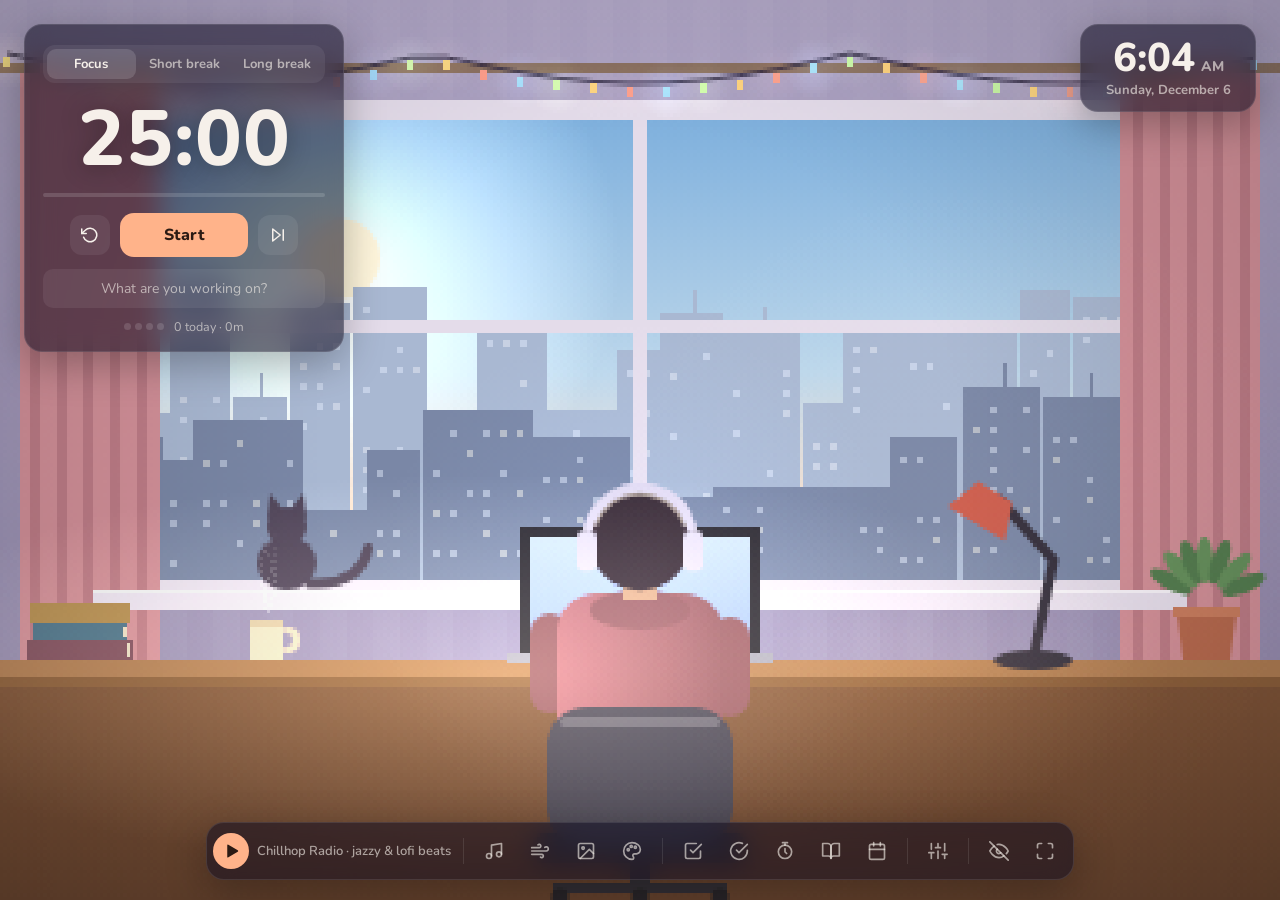
==== commit 6680d757: "cafe" ====
--- a/index.html
+++ b/index.html
@@ -28,7 +28,6 @@
         <div class="time" id="time" aria-live="off">25:00</div>
         <button class="adj" id="plusBtn" aria-label="1 minute more">+</button>
       </div>
-      <div class="weather" id="weather" hidden><span id="weatherIcon"></span><span id="weatherTemp"></span></div>
       <div class="progress"><div id="progressBar"></div></div>
       <div class="controls">
         <button id="resetBtn" class="icon" title="Reset (R)" aria-label="Reset">
@@ -43,6 +42,13 @@
       <div class="stats"><span id="dots" class="dots"></span><span id="statsText"></span></div>
     </section>
 
+    <!-- Clock -->
+    <section class="clock card" id="clockCard" aria-label="Clock" title="Drag to move · double-click to reset">
+      <div class="clock-time"><span id="clockTime">12:00</span><span id="clockAmpm"></span></div>
+      <div class="clock-date" id="clockDate"></div>
+      <div class="weather" id="weather" hidden><span id="weatherIcon"></span><span id="weatherTemp"></span></div>
+    </section>
+
     <button class="zen-exit icon" id="zenExit" title="Show interface (Z)" aria-label="Show interface">
       <svg viewBox="0 0 24 24"><path d="M1 12s4-8 11-8 11 8 11 8-4 8-11 8-11-8-11-8z"/><circle cx="12" cy="12" r="3"/></svg>
     </button>
@@ -63,6 +69,9 @@
       </button>
       <button class="dock-btn" data-panel="scenes" title="Scenes" aria-label="Scenes">
         <svg viewBox="0 0 24 24"><rect x="3" y="3" width="18" height="18" rx="2"/><circle cx="8.5" cy="8.5" r="1.5"/><path d="M21 15l-5-5L5 21"/></svg>
+      </button>
+      <button class="dock-btn" data-panel="look" title="Customize" aria-label="Customize">
+        <svg viewBox="0 0 24 24"><path d="M12 2a10 10 0 0 0 0 20c1.1 0 2-.9 2-2 0-.5-.2-1-.5-1.3-.3-.4-.5-.8-.5-1.3 0-1.1.9-2 2-2h2.4A5.6 5.6 0 0 0 22 9.8C22 5.5 17.5 2 12 2z"/><circle cx="7.5" cy="10.5" r="1.3"/><circle cx="11" cy="6.5" r="1.3"/><circle cx="16" cy="7.5" r="1.3"/></svg>
       </button>
       <span class="sep"></span>
       <button class="dock-btn" data-panel="todos" title="To-do lists" aria-label="To-do lists">
@@ -150,7 +159,11 @@
       <h3>Scene</h3>
       <div class="scene-grid" id="sceneGrid"></div>
       <label class="check"><input type="checkbox" id="autoMix"> Switch ambient sounds to match the scene</label>
-      <h3>Customize</h3>
+    </section>
+
+    <!-- Customize -->
+    <section class="panel card" id="panel-look" aria-label="Customize">
+      <header><h2>Customize</h2><button class="close icon" aria-label="Close"><svg viewBox="0 0 24 24"><path d="M18 6L6 18M6 6l12 12"/></svg></button></header>
       <div id="lookControls" class="look"></div>
     </section>
 
@@ -194,8 +207,19 @@
       <label class="check"><input type="checkbox" id="setAutoFocus"> Start the next focus session automatically</label>
       <label class="field">Chime volume <input type="range" id="setChime" min="0" max="100"> <button type="button" class="pill small" id="testChime">Test</button></label>
       <label class="check"><input type="checkbox" id="setNotify"> Desktop notification when a session ends</label>
+      <h3>Clock</h3>
+      <label class="check"><input type="checkbox" id="setClock"> Show a clock</label>
+      <div id="clockOpts">
+        <div class="field">Format
+          <div class="seg small" id="clockFmt" role="radiogroup" aria-label="Clock format">
+            <button data-fmt="12" role="radio">12-hour</button>
+            <button data-fmt="24" role="radio">24-hour</button>
+          </div>
+        </div>
+        <label class="check"><input type="checkbox" id="setClockSec"> Show seconds</label>
+      </div>
       <h3>Weather</h3>
-      <label class="check"><input type="checkbox" id="setWeather"> Show local temperature under the clock</label>
+      <label class="check"><input type="checkbox" id="setWeather"> Show local temperature on the clock</label>
       <div class="field">Units
         <div class="seg small" id="unitSeg" role="radiogroup" aria-label="Temperature units">
           <button data-unit="f" role="radio">°F</button>
@@ -227,20 +251,29 @@
         </select>
       </label>
       <h3>Your data</h3>
-      <p class="hint">Habits, to-dos, journal and settings live in this browser. Keep a copy somewhere safe.</p>
+      <p class="hint">Your journal, to-do lists, habits, countdowns, focus history and settings live in this browser. Backups include all of it.</p>
       <div class="btn-row">
         <button type="button" class="pill small" id="downloadBackup">Download backup</button>
         <label class="pill small ghost file-btn">Import backup<input type="file" id="importBackup" accept="application/json,.json" hidden></label>
       </div>
-      <h4>Google Drive</h4>
+      <h3>Google</h3>
+      <h4>Google Drive backup</h4>
       <div class="btn-row">
         <button type="button" class="pill small" id="driveSave">Save to Drive</button>
         <button type="button" class="pill small ghost" id="driveRestore">Restore from Drive</button>
       </div>
       <p class="hint drive-status"></p>
+      <label class="check"><input type="checkbox" id="setDriveAuto"> Keep the Drive copy up to date automatically while signed in</label>
+      <h4>Google Calendar</h4>
+      <label class="check"><input type="checkbox" id="setGcalShow"> Show my Google Calendar events in the Calendar</label>
+      <label class="check"><input type="checkbox" id="setGcalLog"> Add finished focus sessions to Google Calendar</label>
+      <div class="btn-row">
+        <button type="button" class="pill small" id="gcalConnect">Connect Google Calendar</button>
+        <button type="button" class="pill small ghost" id="googleSignOut">Sign out of Google</button>
+      </div>
       <details class="drive-setup">
-        <summary>Google Drive setup</summary>
-        <p class="hint">Drive needs a free OAuth Client ID from your own Google Cloud project (a one-time, ~5 minute setup — the README walks through it). The app can only see files it creates.</p>
+        <summary>Google setup</summary>
+        <p class="hint">Drive and Calendar need a free OAuth Client ID from your own Google Cloud project (a one-time, ~5 minute setup — the README walks through it). Sign-in happens in a Google popup; tokens last an hour and aren’t stored.</p>
         <input type="text" id="setClientId" placeholder="xxxxxxxx.apps.googleusercontent.com" autocomplete="off" spellcheck="false" aria-label="Google OAuth Client ID">
       </details>
       <h3>Keyboard</h3>
@@ -267,12 +300,20 @@
   <script src="js/timer.js"></script>
   <script src="js/music.js"></script>
   <script src="js/weather.js"></script>
-  <script src="js/scenes.js"></script>
+  <script src="js/scenes/kit.js"></script>
+  <script src="js/scenes/study.js"></script>
+  <script src="js/scenes/cafe.js"></script>
+  <script src="js/scenes/fireplace.js"></script>
+  <script src="js/scenes/park.js"></script>
+  <script src="js/scenes/campfire.js"></script>
+  <script src="js/scenes/dock.js"></script>
   <script src="js/habits.js"></script>
   <script src="js/todos.js"></script>
   <script src="js/clocks.js"></script>
   <script src="js/journal.js"></script>
+  <script src="js/google.js"></script>
   <script src="js/backup.js"></script>
+  <script src="js/gcal.js"></script>
   <script src="js/calendar.js"></script>
   <script src="js/app.js"></script>
 </body>
--- a/css/style.css
+++ b/css/style.css
@@ -95,7 +95,7 @@
   font-size: 15px; font-weight: 700; color: var(--muted); font-variant-numeric: tabular-nums;
 }
 .weather[hidden] { display: none; }
-.progress { margin-top: 12px; }
+.progress { margin-top: 14px; }
 .progress { height: 4px; border-radius: 4px; background: var(--glass-3); overflow: hidden; }
 .progress > div { height: 100%; width: 0; background: var(--accent); border-radius: 4px; transition: width .3s linear, background .3s; }
 .controls { display: flex; gap: 10px; justify-content: center; align-items: center; margin: 16px 0 12px; }
@@ -118,6 +118,20 @@
 .dots { display: inline-flex; gap: 4px; }
 .dots i { width: 7px; height: 7px; border-radius: 50%; background: var(--glass-3); }
 .dots i.on { background: var(--accent); }
+
+/* ---------- Clock ---------- */
+.clock {
+  position: absolute; top: 24px; right: 24px; min-width: 176px; padding: 12px 20px;
+  text-align: center; cursor: grab; touch-action: none; user-select: none;
+  transition: opacity .8s var(--ease), box-shadow .2s;
+}
+.clock[hidden] { display: none; }
+.clock.moved { left: var(--x); top: var(--y); right: auto; }
+.clock.dragging { cursor: grabbing; box-shadow: 0 20px 60px rgba(0, 0, 0, 0.4); }
+.clock-time { display: flex; align-items: baseline; justify-content: center; gap: 6px; font-size: 40px; font-weight: 800; line-height: 1.05; font-variant-numeric: tabular-nums; }
+#clockAmpm { font-size: 14px; color: var(--muted); }
+.clock-date { margin-top: 2px; font-size: 13px; font-weight: 700; color: var(--muted); }
+.clock .weather { margin-top: 6px; }
 
 /* ---------- Dock ---------- */
 .dock {
@@ -409,6 +423,15 @@
 .m-habit.all { box-shadow: 0 0 0 1.5px #d8ffc8; }
 .m-task { background: #8ec5ff; }
 .m-journal { background: #c9a6ff; }
+.m-gcal { background: #7fd6d0; }
+.gcal-bar { display: flex; align-items: center; gap: 8px; margin-bottom: 10px; padding: 7px 10px; border-radius: 10px; background: var(--glass-2); font-size: 12.5px; color: var(--muted); }
+.gcal-bar[hidden] { display: none; }
+.gcal-bar .pill, .gcal-bar .link { margin-left: auto; }
+.gcal-dot { width: 8px; height: 8px; border-radius: 50%; background: var(--glass-3); flex: none; }
+.gcal-dot.on { background: #7fd6d0; }
+.cal-events li { display: flex; gap: 8px; }
+.cal-events .ev-time { flex: none; width: 58px; color: var(--muted); font-variant-numeric: tabular-nums; }
+.cal-events a { color: var(--text); }
 .cal-legend { display: flex; flex-wrap: wrap; gap: 12px; margin-top: 10px; font-size: 12px; color: var(--muted); }
 .cal-legend span { display: flex; align-items: center; gap: 5px; }
 .cal-legend i { width: 10px; min-width: 10px; height: 10px; padding: 0; }
@@ -421,13 +444,26 @@
 .cal-detail .pill { margin-top: 14px; }
 .cal-links .link { text-align: left; }
 
-/* scene customisation */
-.look { display: flex; flex-direction: column; gap: 8px; }
+/* scene customisation: collapsible sections */
+.look { display: flex; flex-direction: column; }
+.acc { border-bottom: 1px solid var(--line); }
+.acc summary { display: flex; align-items: center; gap: 8px; padding: 11px 2px; cursor: pointer; font-size: 14px; font-weight: 800; list-style: none; }
+.acc summary::-webkit-details-marker { display: none; }
+.acc summary::after { content: ''; width: 7px; height: 7px; border-right: 2px solid var(--muted); border-bottom: 2px solid var(--muted); transform: rotate(45deg) translateY(-2px); transition: transform .2s; }
+.acc[open] summary::after { transform: rotate(-135deg) translateY(-2px); }
+.acc-peek { margin-left: auto; display: flex; gap: 4px; align-items: center; font-size: 12px; font-weight: 700; color: var(--muted); }
+.peek-dot { width: 12px; height: 12px; border-radius: 50%; background: var(--c); border: 1px solid rgba(255, 255, 255, 0.3); }
+.peek-dot.auto { background: conic-gradient(#e89a8c, #f0c05a, #93d6c4, #8ec5ff, #c9a6ff, #e89a8c); opacity: .55; }
+.acc-body { display: flex; flex-direction: column; gap: 10px; padding: 0 2px 14px; }
+.acc-body .check { margin: 0; }
+.acc-body .hint { margin: 0; }
+.fx-list { list-style: none; margin: 0; padding: 0; display: flex; flex-direction: column; gap: 3px; }
+.reset-look { align-self: flex-start; margin-top: 12px; font-size: 13px; }
 .look-row { display: flex; flex-direction: column; gap: 5px; }
 .look-row[hidden] { display: none; }
 .look-label { font-size: 12.5px; font-weight: 700; color: var(--muted); }
 .swatches { display: flex; flex-wrap: wrap; gap: 5px; align-items: center; }
-.swatch { width: 24px; height: 24px; border-radius: 50%; background: var(--c); border: 2px solid rgba(255, 255, 255, 0.15); }
+.swatch { width: 22px; height: 22px; border-radius: 50%; background: var(--c); border: 2px solid rgba(255, 255, 255, 0.15); }
 .swatch.auto { width: auto; padding: 0 9px; border-radius: 12px; font-size: 11px; font-weight: 800; background: var(--glass-2); color: var(--muted); }
 .swatch.active { border-color: #fff; box-shadow: 0 0 0 2px var(--accent); }
 .swatch.auto.active { color: var(--text); }
@@ -457,9 +493,9 @@
 /* ---------- Idle + zen ---------- */
 body.idle { cursor: none; }
 body.idle .dock { opacity: 0; pointer-events: none; }
-body.idle .timer { opacity: .4; }
-
-.zen-exit { position: absolute; top: 16px; right: 16px; display: none; background: var(--glass); }
+body.idle .timer, body.idle .clock { opacity: .4; }
+
+.zen-exit { position: absolute; bottom: 16px; right: 16px; display: none; background: var(--glass); }
 body.zen .zen-exit { display: grid; transition: opacity .8s; }
 body.zen.idle .zen-exit { opacity: 0; }
 body.zen .dock, body.zen .panel { display: none; }
@@ -467,7 +503,7 @@
   left: 50%; top: 24px; transform: translateX(-50%); width: auto;
   padding: 10px 26px; background: rgba(20, 17, 36, 0.3); cursor: default;
 }
-body.zen .timer > :not(.time-row):not(.weather) { display: none; }
+body.zen .timer > :not(.time-row) { display: none; }
 body.zen .adj { display: none; }
 body.zen .time-row { margin: 0; }
 body.zen .time { font-size: 44px; }
@@ -480,6 +516,8 @@
 @media (max-width: 640px) {
   .timer { top: 12px; left: 12px; right: 12px; width: auto; padding: 12px 14px; cursor: default; }
   .timer.moved { left: 12px; top: 12px; }
+  .clock, .clock.moved { top: auto; left: auto; bottom: 76px; right: 12px; min-width: 0; padding: 8px 12px; }
+  .clock-time { font-size: 24px; }
   .grip { display: none; }
   .time { font-size: 58px; }
   .time-row { margin: 12px 0 4px; }
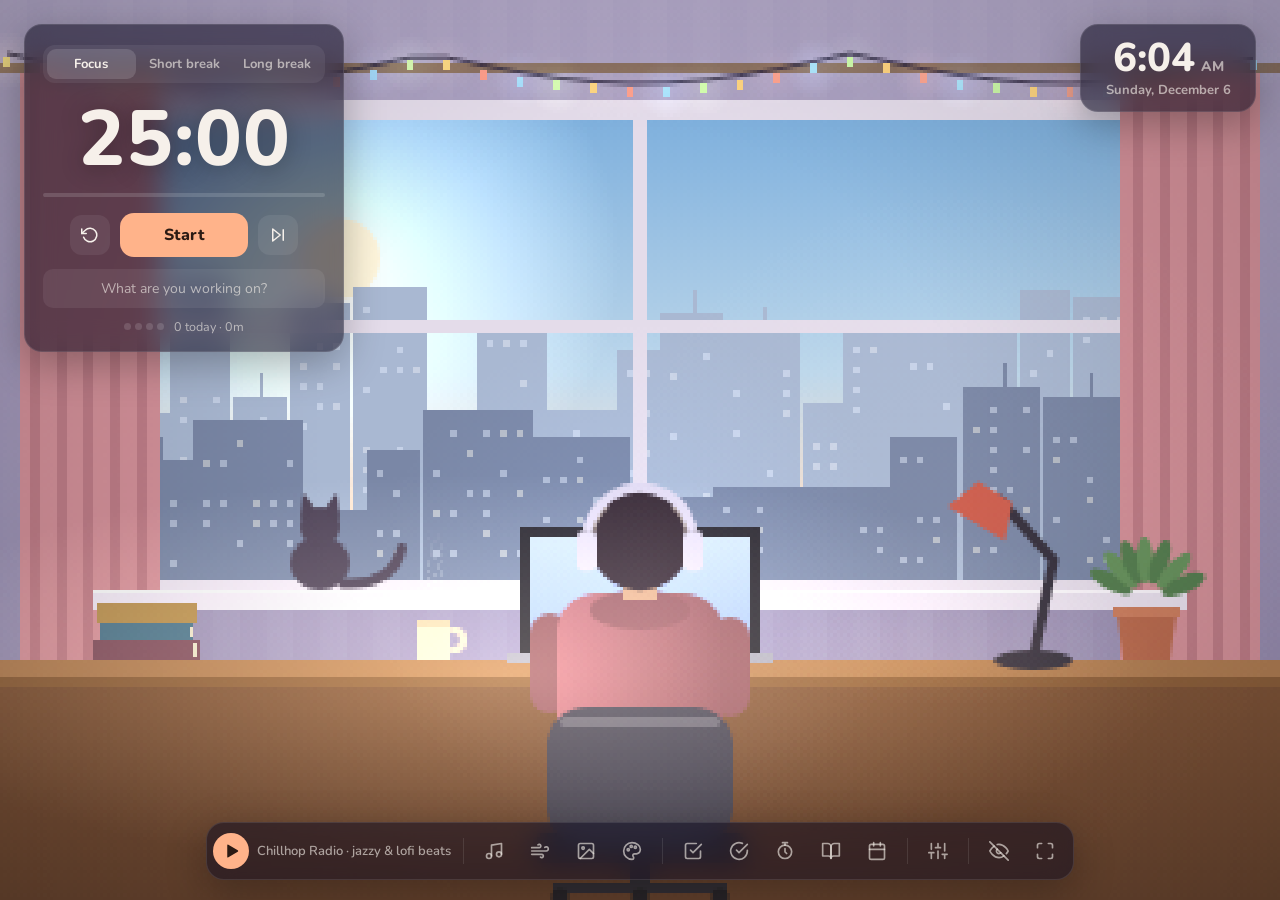
==== commit f787f3f3: "adding privacy" ====
--- a/index.html
+++ b/index.html
@@ -288,7 +288,7 @@
         <dt>Z</dt><dd>Zen mode</dd>
         <dt>F</dt><dd>Fullscreen</dd>
       </dl>
-      <p class="hint">Everything is saved in this browser only. <button class="link" id="resetStats">Reset today’s count</button> · <button class="link" id="resetPos">Reset timer position</button></p>
+      <p class="hint">Everything is saved in this browser only. <button class="link" id="resetStats">Reset today’s count</button> · <button class="link" id="resetPos">Reset timer position</button> · <a class="link" href="privacy.html" target="_blank" rel="noopener">Privacy</a></p>
     </section>
 
     <div class="toast" id="toast" role="status"></div>
--- a/css/style.css
+++ b/css/style.css
@@ -304,7 +304,7 @@
 }
 .drag-handle svg { width: 14px; height: 14px; fill: currentColor; stroke: none; }
 li:hover > .drag-handle, .drag-handle:focus-visible { opacity: 1; }
-.dragging { position: relative; z-index: 2; background: var(--glass-3) !important; border-radius: 10px; box-shadow: 0 8px 24px rgba(0, 0, 0, .3); }
+[data-idx].dragging { position: relative; z-index: 2; background: var(--glass-3) !important; border-radius: 10px; box-shadow: 0 8px 24px rgba(0, 0, 0, .3); }
 [data-idx] { transition: transform .15s var(--ease); }
 [data-idx].dragging { transition: none; }
 .h-num { font-size: 12px; font-weight: 800; color: var(--muted); text-align: right; font-variant-numeric: tabular-nums; }
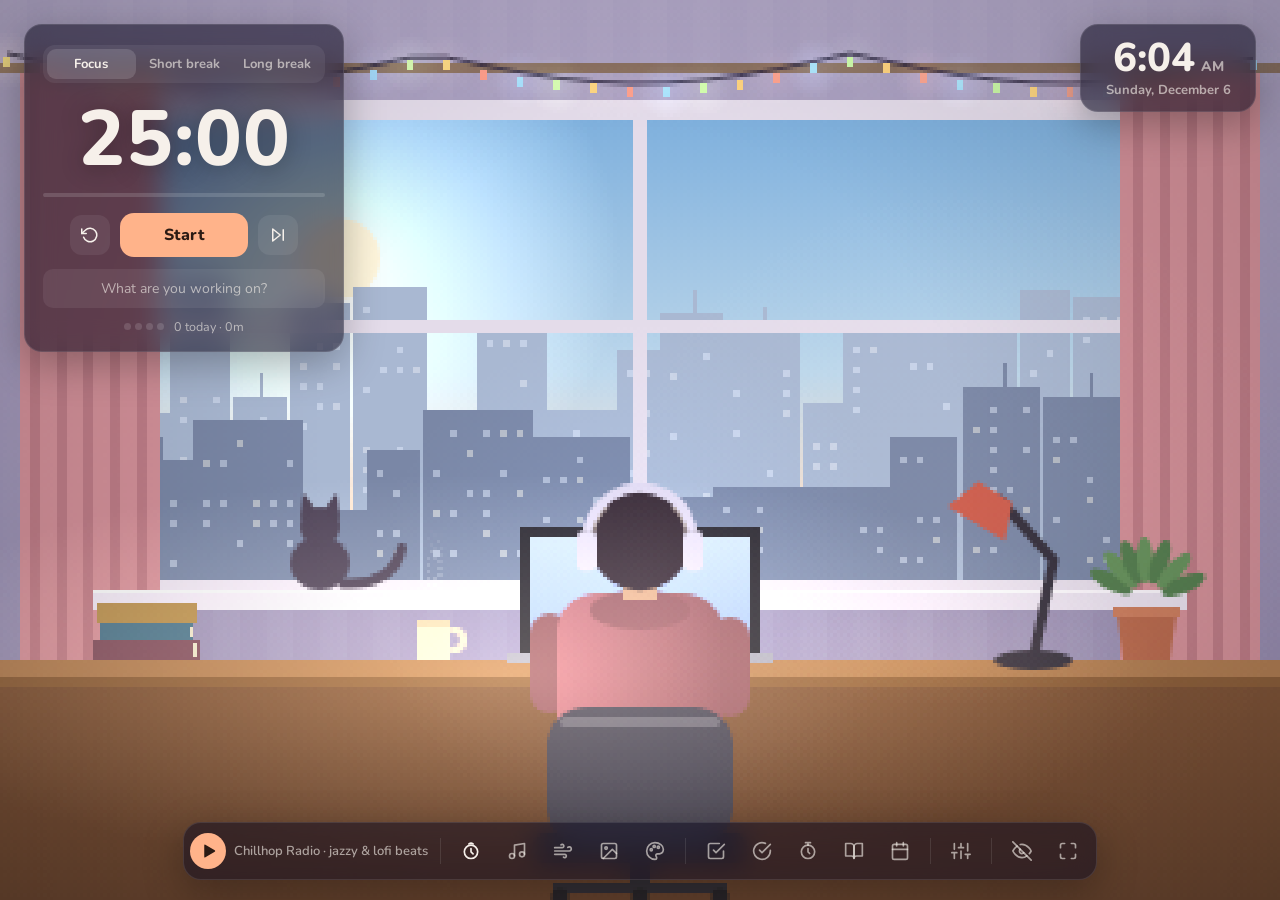
==== commit 960ccef6: "add google oauth setup instructions" ====
--- a/index.html
+++ b/index.html
@@ -17,6 +17,9 @@
   <div id="ui">
     <!-- Timer -->
     <section class="timer card" aria-label="Pomodoro timer">
+      <button class="timer-close" id="timerClose" title="Close the timer (T) — reopen it from the dock" aria-label="Close the timer">
+        <svg viewBox="0 0 24 24"><path d="M5 12h14"/></svg>
+      </button>
       <div class="grip" id="grip" title="Drag to move · double-click to reset"></div>
       <div class="modes" role="tablist">
         <button data-mode="focus" role="tab">Focus</button>
@@ -60,6 +63,10 @@
         <button class="np-text" id="npTitle" data-panel="music">Pick a station</button>
       </div>
       <span class="sep"></span>
+      <button class="dock-btn" id="timerToggle" title="Pomodoro timer (T)" aria-label="Show or hide the pomodoro timer" aria-pressed="true">
+        <svg viewBox="0 0 24 24"><circle cx="12" cy="13" r="8"/><path d="M12 9v4l2.5 2.5"/><path d="M9.5 3.5c1-.7 1.8-1 2.5-1s1.5.3 2.5 1"/></svg>
+        <span class="badge time-badge" id="timerBadge"></span>
+      </button>
       <button class="dock-btn" data-panel="music" title="Music" aria-label="Music">
         <svg viewBox="0 0 24 24"><path d="M9 18V5l12-2v13"/><circle cx="6" cy="18" r="3"/><circle cx="18" cy="16" r="3"/></svg>
       </button>
@@ -138,11 +145,11 @@
     <section class="panel card" id="panel-sounds" aria-label="Ambient sounds">
       <header><h2>Ambient sounds</h2><button class="close icon" aria-label="Close"><svg viewBox="0 0 24 24"><path d="M18 6L6 18M6 6l12 12"/></svg></button></header>
       <div class="presets" id="presets"></div>
-      <div class="sound-list" id="soundList"></div>
       <label class="sound-row master">
         <span class="s-icon">🔊</span><span class="s-name">Ambient volume</span>
         <input type="range" id="ambientMaster" min="0" max="100" aria-label="Ambient master volume">
       </label>
+      <div class="sound-list" id="soundList"></div>
     </section>
 
     <!-- Scenes -->
@@ -273,12 +280,14 @@
       </div>
       <details class="drive-setup">
         <summary>Google setup</summary>
-        <p class="hint">Drive and Calendar need a free OAuth Client ID from your own Google Cloud project (a one-time, ~5 minute setup — the README walks through it). Sign-in happens in a Google popup; tokens last an hour and aren’t stored.</p>
+        <p class="hint">Drive and Calendar need a free OAuth Client ID from your own Google Cloud project. It's a one-time setup of about 10 minutes. Sign-in happens in a Google popup; tokens last an hour and aren’t stored.</p>
+        <a class="pill small guide-link" href="google-setup.html" target="_blank" rel="noopener">Open the step-by-step setup guide ↗</a>
         <input type="text" id="setClientId" placeholder="xxxxxxxx.apps.googleusercontent.com" autocomplete="off" spellcheck="false" aria-label="Google OAuth Client ID">
       </details>
       <h3>Keyboard</h3>
       <dl class="keys">
         <dt>Space</dt><dd>Start / pause timer</dd>
+        <dt>T</dt><dd>Show / hide the timer</dd>
         <dt>R</dt><dd>Reset timer</dd>
         <dt>S</dt><dd>Skip to next session</dd>
         <dt>M</dt><dd>Play / pause music</dd>
--- a/css/style.css
+++ b/css/style.css
@@ -69,6 +69,19 @@
   background: var(--glass-3); opacity: 0; transition: opacity .2s;
 }
 .timer:hover .grip, .timer.dragging .grip { opacity: 1; }
+.timer-close {
+  position: absolute; top: -9px; right: -9px; width: 24px; height: 24px; border-radius: 50%;
+  display: grid; place-items: center; color: var(--muted);
+  background: rgba(30, 26, 50, 0.95); border: 1px solid var(--line); box-shadow: 0 4px 12px rgba(0, 0, 0, 0.3);
+  opacity: 0; transition: opacity .2s, color .15s;
+}
+.timer-close svg { width: 13px; height: 13px; stroke-width: 2.5; }
+.timer:hover .timer-close, .timer-close:focus-visible { opacity: 1; }
+.timer-close:hover { color: var(--text); }
+@media (hover: none) { .timer-close { opacity: .85; } }
+body.timer-closed .timer { display: none; }
+.dock-btn.on { color: var(--text); }
+.time-badge { top: 2px; right: -4px; font-variant-numeric: tabular-nums; }
 .modes { display: flex; gap: 4px; background: var(--glass-2); border-radius: 12px; padding: 4px; }
 .modes button { flex: 1; padding: 6px 2px; border-radius: 9px; font-size: 13px; font-weight: 700; color: var(--muted); transition: background .15s, color .15s; }
 .modes button:hover { color: var(--text); }
@@ -230,12 +243,12 @@
 .presets button { padding: 6px 11px; border-radius: 999px; background: var(--glass-2); font-size: 12.5px; font-weight: 700; border: 1px solid var(--line); }
 .presets button:hover { background: var(--glass-3); }
 .sound-list { display: flex; flex-direction: column; gap: 2px; }
-.sound-row { display: grid; grid-template-columns: 26px 110px 1fr; align-items: center; gap: 8px; padding: 6px 8px; border-radius: 10px; }
+.sound-row { display: grid; grid-template-columns: 26px 110px 1fr; align-items: center; gap: 8px; padding: 4px 8px; border-radius: 10px; }
 .sound-row .s-icon { font-size: 17px; text-align: center; filter: grayscale(1) opacity(.6); transition: filter .2s; }
 .sound-row .s-name { font-size: 14px; font-weight: 600; color: var(--muted); transition: color .2s; }
 .sound-row.on .s-icon { filter: none; }
 .sound-row.on .s-name { color: var(--text); }
-.sound-row.master { margin-top: 8px; border-top: 1px solid var(--line); border-radius: 0; padding-top: 12px; }
+.sound-row.master { margin-bottom: 6px; border-bottom: 1px solid var(--line); border-radius: 0; padding-bottom: 10px; }
 .sound-row.master .s-icon { filter: none; }
 
 /* scenes */
@@ -473,6 +486,7 @@
 .swatch-custom.active { border-style: solid; border-color: #fff; }
 .drive-setup summary { cursor: pointer; font-size: 13px; color: var(--muted); margin: 6px 0; }
 .drive-setup input { width: 100%; }
+.guide-link { display: inline-block; margin: 2px 0 10px; text-decoration: none; }
 
 @media (max-width: 720px) {
   #journalBody, #calendarBody { grid-template-columns: 1fr; }
@@ -504,7 +518,8 @@
   padding: 10px 26px; background: rgba(20, 17, 36, 0.3); cursor: default;
 }
 body.zen .timer > :not(.time-row) { display: none; }
-body.zen .adj { display: none; }
+body.zen:not(.timer-running) .timer { display: none; }
+body.zen .adj, body.zen .timer-close { display: none; }
 body.zen .time-row { margin: 0; }
 body.zen .time { font-size: 44px; }
 body.zen .weather { font-size: 13px; margin-top: 2px; }
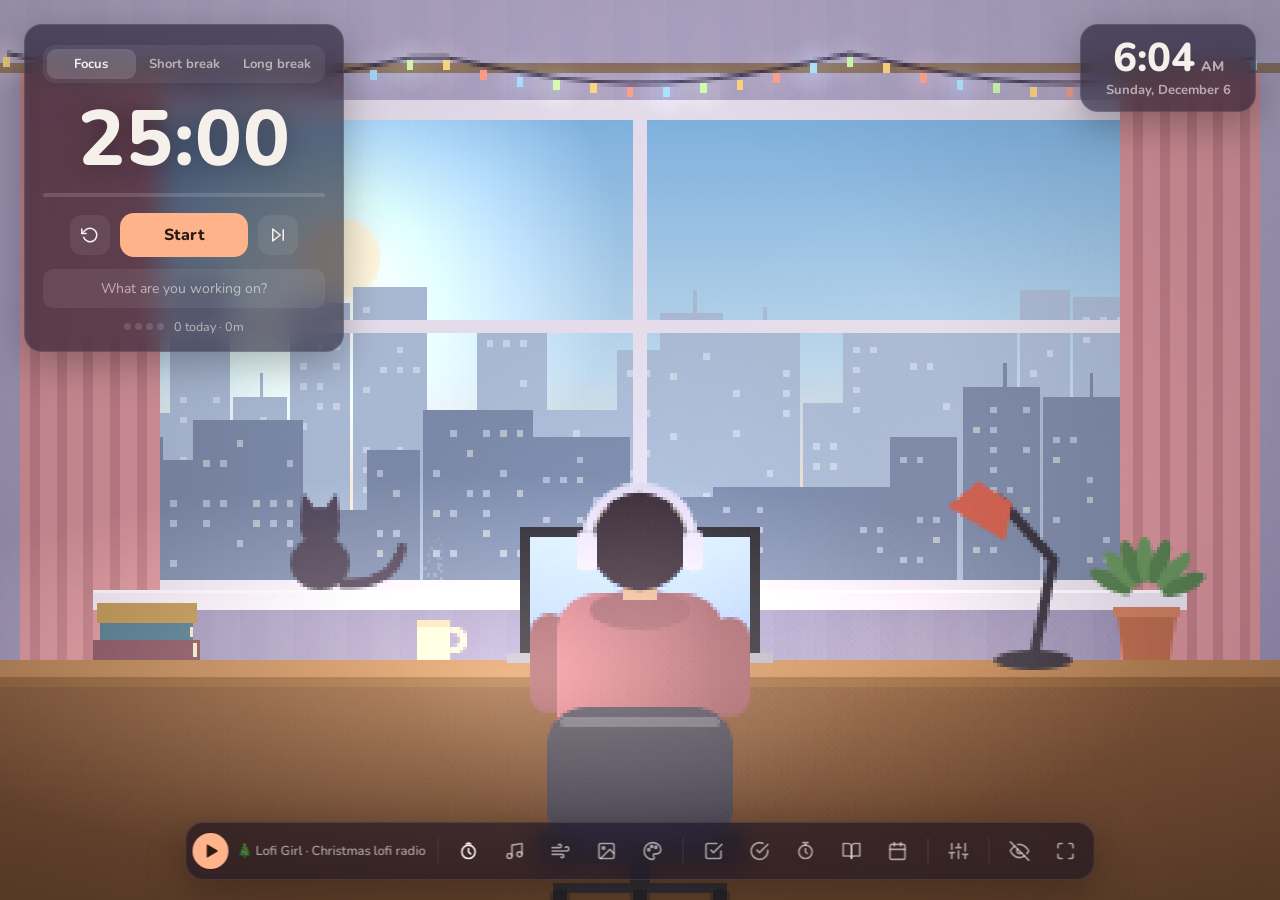
==== commit 506922e8: "adding different music defaults" ====
--- a/index.html
+++ b/index.html
@@ -67,39 +67,38 @@
         <svg viewBox="0 0 24 24"><circle cx="12" cy="13" r="8"/><path d="M12 9v4l2.5 2.5"/><path d="M9.5 3.5c1-.7 1.8-1 2.5-1s1.5.3 2.5 1"/></svg>
         <span class="badge time-badge" id="timerBadge"></span>
       </button>
-      <button class="dock-btn" data-panel="music" title="Music" aria-label="Music">
+      <button class="dock-btn" data-panel="music" title="Music (1)" aria-label="Music">
         <svg viewBox="0 0 24 24"><path d="M9 18V5l12-2v13"/><circle cx="6" cy="18" r="3"/><circle cx="18" cy="16" r="3"/></svg>
       </button>
-      <button class="dock-btn" data-panel="sounds" title="Ambient sounds" aria-label="Ambient sounds">
+      <button class="dock-btn" data-panel="sounds" title="Ambient sounds (A or 2)" aria-label="Ambient sounds">
         <svg viewBox="0 0 24 24"><path d="M9.59 4.59A2 2 0 1 1 11 8H2m10.59 11.41A2 2 0 1 0 14 16H2m15.73-8.27A2.5 2.5 0 1 1 19.5 12H2"/></svg>
-        <span class="badge" id="soundBadge"></span>
-      </button>
-      <button class="dock-btn" data-panel="scenes" title="Scenes" aria-label="Scenes">
+      </button>
+      <button class="dock-btn" data-panel="scenes" title="Scenes (3)" aria-label="Scenes">
         <svg viewBox="0 0 24 24"><rect x="3" y="3" width="18" height="18" rx="2"/><circle cx="8.5" cy="8.5" r="1.5"/><path d="M21 15l-5-5L5 21"/></svg>
       </button>
-      <button class="dock-btn" data-panel="look" title="Customize" aria-label="Customize">
+      <button class="dock-btn" data-panel="look" title="Customize (4)" aria-label="Customize">
         <svg viewBox="0 0 24 24"><path d="M12 2a10 10 0 0 0 0 20c1.1 0 2-.9 2-2 0-.5-.2-1-.5-1.3-.3-.4-.5-.8-.5-1.3 0-1.1.9-2 2-2h2.4A5.6 5.6 0 0 0 22 9.8C22 5.5 17.5 2 12 2z"/><circle cx="7.5" cy="10.5" r="1.3"/><circle cx="11" cy="6.5" r="1.3"/><circle cx="16" cy="7.5" r="1.3"/></svg>
       </button>
       <span class="sep"></span>
-      <button class="dock-btn" data-panel="todos" title="To-do lists" aria-label="To-do lists">
+      <button class="dock-btn" data-panel="todos" title="To-do lists (D or 5)" aria-label="To-do lists">
         <svg viewBox="0 0 24 24"><path d="M9 11l3 3L22 4"/><path d="M21 12v7a2 2 0 0 1-2 2H5a2 2 0 0 1-2-2V5a2 2 0 0 1 2-2h11"/></svg>
         <span class="badge" id="todoBadge"></span>
       </button>
-      <button class="dock-btn" data-panel="habits" title="Habits" aria-label="Habits">
+      <button class="dock-btn" data-panel="habits" title="Habits (H or 6)" aria-label="Habits">
         <svg viewBox="0 0 24 24"><path d="M22 11.08V12a10 10 0 1 1-5.93-9.14"/><path d="M22 4L12 14.01l-3-3"/></svg>
       </button>
-      <button class="dock-btn" data-panel="clocks" title="Stopwatch &amp; countdowns" aria-label="Stopwatch and countdowns">
+      <button class="dock-btn" data-panel="clocks" title="Stopwatch &amp; countdowns (W or 7)" aria-label="Stopwatch and countdowns">
         <svg viewBox="0 0 24 24"><circle cx="12" cy="13" r="8"/><path d="M12 9v4l2 2M9 2h6M12 2v3"/></svg>
         <span class="badge" id="clockBadge"></span>
       </button>
-      <button class="dock-btn" data-panel="journal" title="Journal" aria-label="Journal">
+      <button class="dock-btn" data-panel="journal" title="Journal (J or 8)" aria-label="Journal">
         <svg viewBox="0 0 24 24"><path d="M2 3h6a4 4 0 0 1 4 4v14a3 3 0 0 0-3-3H2z"/><path d="M22 3h-6a4 4 0 0 0-4 4v14a3 3 0 0 1 3-3h7z"/></svg>
       </button>
-      <button class="dock-btn" data-panel="calendar" title="Calendar" aria-label="Calendar">
+      <button class="dock-btn" data-panel="calendar" title="Calendar (9)" aria-label="Calendar">
         <svg viewBox="0 0 24 24"><rect x="3" y="4" width="18" height="18" rx="2"/><path d="M16 2v4M8 2v4M3 10h18"/></svg>
       </button>
       <span class="sep"></span>
-      <button class="dock-btn" data-panel="settings" title="Settings" aria-label="Settings">
+      <button class="dock-btn" data-panel="settings" title="Settings (, or 0)" aria-label="Settings">
         <svg viewBox="0 0 24 24"><path d="M4 21v-7M4 10V3M12 21v-9M12 8V3M20 21v-5M20 12V3M1 14h6M9 8h6M17 16h6"/></svg>
       </button>
       <span class="sep"></span>
@@ -138,7 +137,7 @@
           <button type="submit" class="pill">Add</button>
         </div>
       </form>
-      <p class="hint">Works with YouTube videos, live streams and playlists, or any direct radio stream (.mp3 / .aac). <button class="link" id="restoreStations">Restore default stations</button></p>
+      <p class="hint">Works with YouTube videos, live streams and playlists, or any direct radio stream (.mp3 / .aac). Seasonal stations appear on their own: 🍂 autumn September–November, 🎃 Halloween in October, 🎄 Christmas in December. <button class="link" id="restoreStations">Restore default stations</button></p>
     </section>
 
     <!-- Ambient sounds -->
@@ -288,6 +287,7 @@
       <dl class="keys">
         <dt>Space</dt><dd>Start / pause timer</dd>
         <dt>T</dt><dd>Show / hide the timer</dd>
+        <dt>C</dt><dd>Show / hide the clock</dd>
         <dt>R</dt><dd>Reset timer</dd>
         <dt>S</dt><dd>Skip to next session</dd>
         <dt>M</dt><dd>Play / pause music</dd>
@@ -296,6 +296,20 @@
         <dt>L</dt><dd>Change lighting</dd>
         <dt>Z</dt><dd>Zen mode</dd>
         <dt>F</dt><dd>Fullscreen</dd>
+        <dt>Esc</dt><dd>Close the open panel</dd>
+      </dl>
+      <h4>Panels <small>(press again to close)</small></h4>
+      <dl class="keys">
+        <dt>1</dt><dd>Music</dd>
+        <dt>A · 2</dt><dd>Ambient sounds</dd>
+        <dt>3</dt><dd>Scenes</dd>
+        <dt>4</dt><dd>Customize</dd>
+        <dt>D · 5</dt><dd>To-do lists</dd>
+        <dt>H · 6</dt><dd>Habits</dd>
+        <dt>W · 7</dt><dd>Stopwatch &amp; countdowns</dd>
+        <dt>J · 8</dt><dd>Journal</dd>
+        <dt>9</dt><dd>Calendar</dd>
+        <dt>, · 0</dt><dd>Settings</dd>
       </dl>
       <p class="hint">Everything is saved in this browser only. <button class="link" id="resetStats">Reset today’s count</button> · <button class="link" id="resetPos">Reset timer position</button> · <a class="link" href="privacy.html" target="_blank" rel="noopener">Privacy</a></p>
     </section>
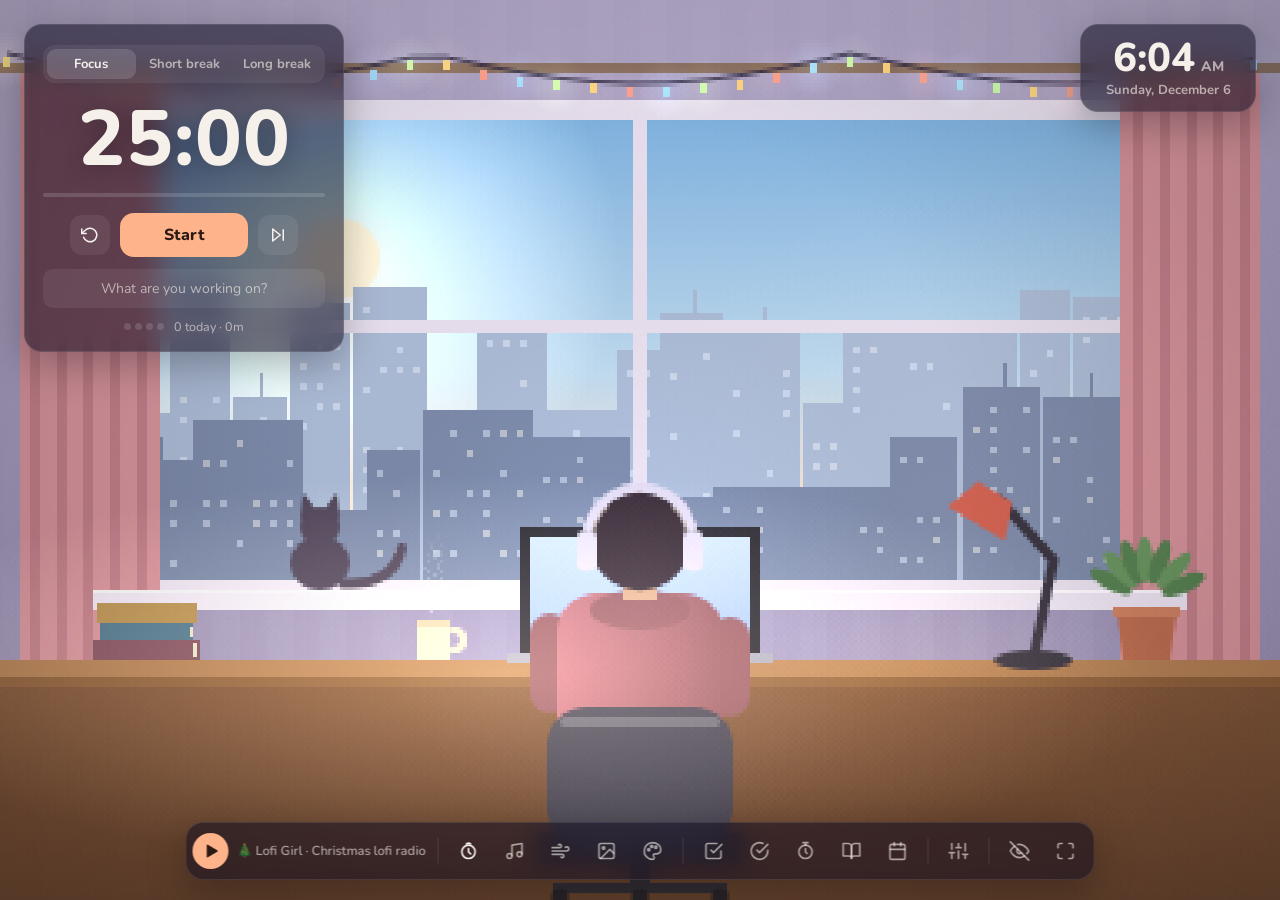
==== commit b408c06d: "adding google sync" ====
--- a/index.html
+++ b/index.html
@@ -98,6 +98,9 @@
         <svg viewBox="0 0 24 24"><rect x="3" y="4" width="18" height="18" rx="2"/><path d="M16 2v4M8 2v4M3 10h18"/></svg>
       </button>
       <span class="sep"></span>
+      <button class="dock-btn sync-btn" id="syncBtn" hidden aria-label="Sync with Google Drive">
+        <svg viewBox="0 0 24 24"><path d="M17.5 19a4.5 4.5 0 1 0-1.3-8.8A6 6 0 0 0 4.6 12.2 3.5 3.5 0 0 0 6 19z"/></svg>
+      </button>
       <button class="dock-btn" data-panel="settings" title="Settings (, or 0)" aria-label="Settings">
         <svg viewBox="0 0 24 24"><path d="M4 21v-7M4 10V3M12 21v-9M12 8V3M20 21v-5M20 12V3M1 14h6M9 8h6M17 16h6"/></svg>
       </button>
@@ -263,6 +266,13 @@
         <label class="pill small ghost file-btn">Import backup<input type="file" id="importBackup" accept="application/json,.json" hidden></label>
       </div>
       <h3>Google</h3>
+      <h4>Sync across devices</h4>
+      <label class="check"><input type="checkbox" id="setSync"> Keep my journal, habits, to-dos and focus history in sync on all my devices</label>
+      <p class="hint">Uses a file in your own Google Drive. Turn this on on each device, signed in to the same Google account. Changes made on both devices are merged, not overwritten.</p>
+      <div class="btn-row">
+        <button type="button" class="pill small ghost" id="syncNow">Sync now</button>
+        <span class="hint sync-status"></span>
+      </div>
       <h4>Google Drive backup</h4>
       <div class="btn-row">
         <button type="button" class="pill small" id="driveSave">Save to Drive</button>
@@ -337,6 +347,7 @@
   <script src="js/google.js"></script>
   <script src="js/backup.js"></script>
   <script src="js/gcal.js"></script>
+  <script src="js/sync.js"></script>
   <script src="js/calendar.js"></script>
   <script src="js/app.js"></script>
 </body>
--- a/css/style.css
+++ b/css/style.css
@@ -166,6 +166,14 @@
   font-size: 10px; font-weight: 800; line-height: 15px; text-align: center;
 }
 .badge:empty { display: none; }
+/* sync status on the dock's cloud button */
+.sync-btn[hidden] { display: none; }
+.sync-btn::after { content: ''; position: absolute; top: 9px; right: 9px; width: 7px; height: 7px; border-radius: 50%; background: transparent; }
+.sync-btn[data-state='ok']::after { background: #7fd6d0; }
+.sync-btn[data-state='signin']::after { background: var(--accent); }
+.sync-btn[data-state='error']::after { background: #ff7a6a; }
+.sync-btn[data-state='syncing'] svg { animation: syncPulse 1s ease-in-out infinite alternate; }
+@keyframes syncPulse { from { opacity: 1; } to { opacity: .35; } }
 .sep { width: 1px; height: 26px; background: var(--line); margin: 0 6px; flex: none; }
 .now-playing { display: flex; align-items: center; gap: 8px; min-width: 0; }
 .now-playing .icon { width: 36px; height: 36px; background: var(--accent); color: var(--accent-ink); }
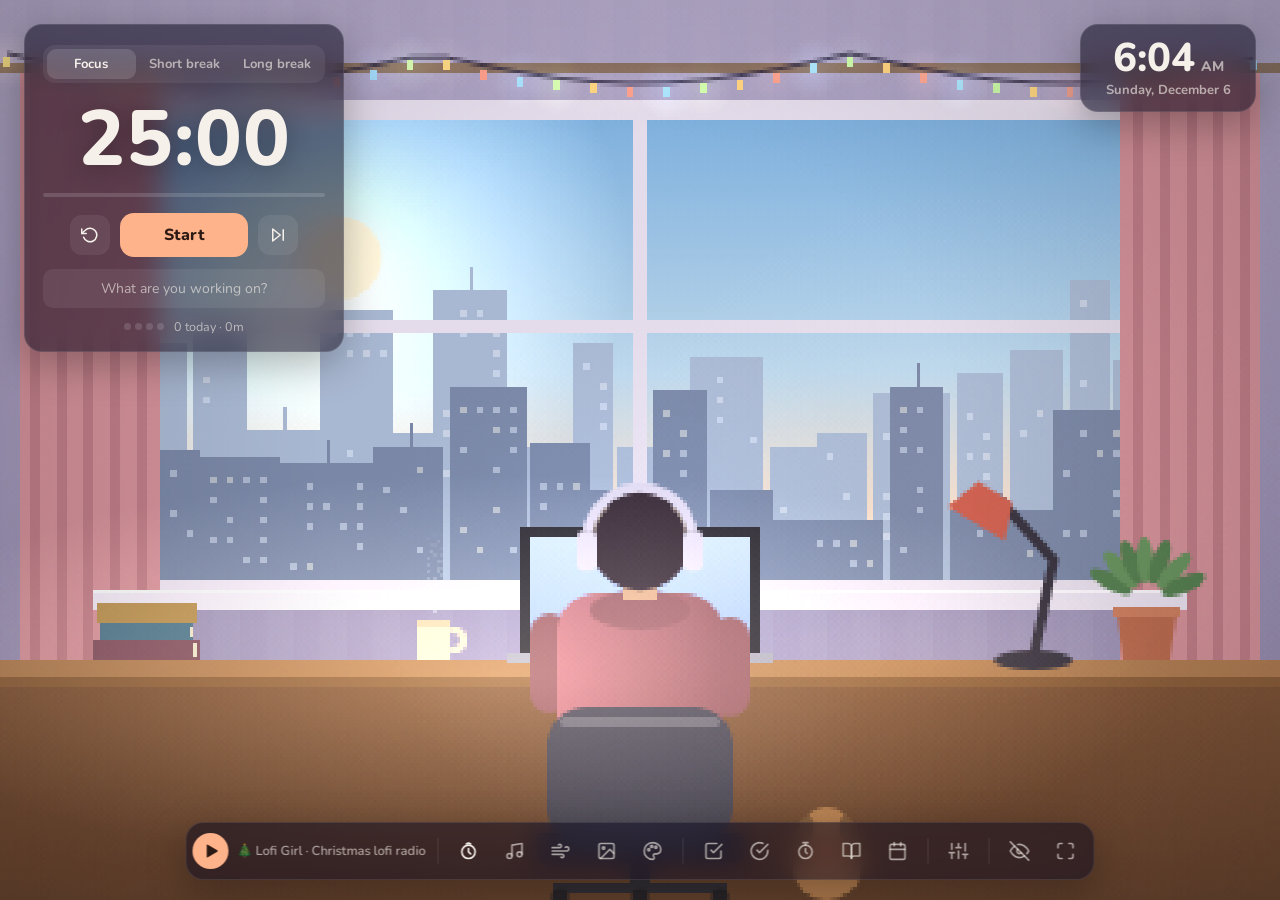
==== commit 06bcd9eb: "new scenes" ====
--- a/index.html
+++ b/index.html
@@ -266,25 +266,28 @@
         <label class="pill small ghost file-btn">Import backup<input type="file" id="importBackup" accept="application/json,.json" hidden></label>
       </div>
       <h3>Google</h3>
-      <h4>Sync across devices</h4>
-      <label class="check"><input type="checkbox" id="setSync"> Keep my journal, habits, to-dos and focus history in sync on all my devices</label>
-      <p class="hint">Uses a file in your own Google Drive. Turn this on on each device, signed in to the same Google account. Changes made on both devices are merged, not overwritten.</p>
-      <div class="btn-row">
+      <p class="hint">Sign in with Google to keep your journal, habits, to-do lists and focus history the same on every device you sign in on. They’re kept in a “Lofi Focus” folder in your own Google Drive, and changes from different devices are merged, not overwritten.</p>
+      <div class="btn-row">
+        <button type="button" class="pill small google-signin" id="googleSignIn">Sign in with Google</button>
         <button type="button" class="pill small ghost" id="syncNow">Sync now</button>
         <span class="hint sync-status"></span>
       </div>
-      <h4>Google Drive backup</h4>
-      <div class="btn-row">
-        <button type="button" class="pill small" id="driveSave">Save to Drive</button>
-        <button type="button" class="pill small ghost" id="driveRestore">Restore from Drive</button>
-      </div>
-      <p class="hint drive-status"></p>
-      <label class="check"><input type="checkbox" id="setDriveAuto"> Keep the Drive copy up to date automatically while signed in</label>
+      <label class="check"><input type="checkbox" id="setSync"> Sync across devices</label>
       <h4>Google Calendar</h4>
       <label class="check"><input type="checkbox" id="setGcalShow"> Show my Google Calendar events in the Calendar</label>
       <label class="check"><input type="checkbox" id="setGcalLog"> Add finished focus sessions to Google Calendar</label>
       <div class="btn-row">
-        <button type="button" class="pill small" id="gcalConnect">Connect Google Calendar</button>
+        <button type="button" class="pill small google-signin" id="gcalConnect">Connect Google Calendar</button>
+      </div>
+      <h4>Google Drive backup</h4>
+      <p class="hint">A copy of everything, including stations, sounds and settings, that you can restore on any device.</p>
+      <div class="btn-row">
+        <button type="button" class="pill small ghost" id="driveSave">Save to Drive</button>
+        <button type="button" class="pill small ghost" id="driveRestore">Restore from Drive</button>
+      </div>
+      <p class="hint drive-status"></p>
+      <label class="check"><input type="checkbox" id="setDriveAuto"> Keep the Drive copy up to date automatically while signed in</label>
+      <div class="btn-row">
         <button type="button" class="pill small ghost" id="googleSignOut">Sign out of Google</button>
       </div>
       <details class="drive-setup">
@@ -334,9 +337,15 @@
   <script src="js/music.js"></script>
   <script src="js/weather.js"></script>
   <script src="js/scenes/kit.js"></script>
+  <script src="js/scenes/views.js"></script>
+  <!-- scene order in the menu (and for the N key): Home, Town, Exploration -->
   <script src="js/scenes/study.js"></script>
+  <script src="js/scenes/kitchen.js"></script>
+  <script src="js/scenes/fireplace.js"></script>
+  <script src="js/scenes/porch.js"></script>
   <script src="js/scenes/cafe.js"></script>
-  <script src="js/scenes/fireplace.js"></script>
+  <script src="js/scenes/bookstore.js"></script>
+  <script src="js/scenes/greenhouse.js"></script>
   <script src="js/scenes/park.js"></script>
   <script src="js/scenes/campfire.js"></script>
   <script src="js/scenes/dock.js"></script>
--- a/css/style.css
+++ b/css/style.css
@@ -30,7 +30,7 @@
 }
 
 #ui { position: fixed; inset: 0; pointer-events: none; }
-#ui > * { pointer-events: auto; }
+#ui > :not(.toast) { pointer-events: auto; } /* the toast is display-only: even faded out, it sits over the panels */
 
 .card {
   background: var(--glass);
@@ -261,6 +261,8 @@
 
 /* scenes */
 .scene-grid { display: grid; grid-template-columns: 1fr 1fr; gap: 10px; }
+.scene-group { grid-column: 1 / -1; margin: 8px 0 -4px; }
+.view-pick { grid-column: 1 / -1; display: flex; flex-wrap: wrap; align-items: center; justify-content: space-between; gap: 6px 10px; font-size: 12.5px; font-weight: 700; color: var(--muted); }
 .scene-card { display: flex; flex-direction: column; gap: 6px; text-align: left; font-size: 13px; font-weight: 700; color: var(--muted); }
 .scene-card canvas { width: 100%; aspect-ratio: 16 / 9; border-radius: 10px; image-rendering: pixelated; border: 2px solid transparent; transition: border-color .15s, transform .15s; }
 .scene-card:hover canvas { transform: translateY(-2px); }
